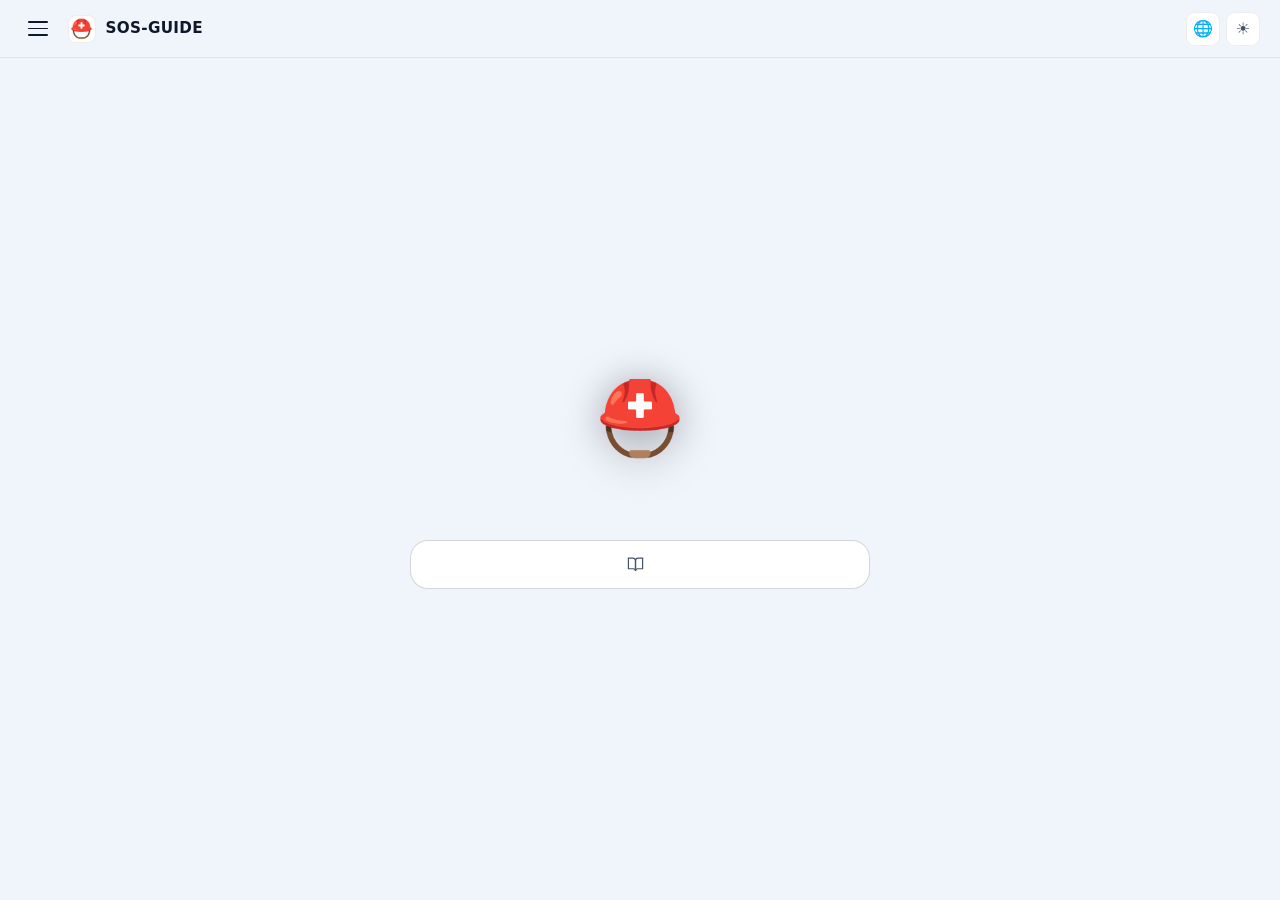
==== web/index.html @ 716dc2cd "Update index.html" ====
<!DOCTYPE html>
<html lang="fr" dir="ltr">
<head>
<meta charset="UTF-8">
<meta name="viewport" content="width=device-width, initial-scale=1.0, viewport-fit=cover">
<meta name="theme-color" content="#060a12">
<meta name="apple-mobile-web-app-capable" content="yes">
<meta name="apple-mobile-web-app-status-bar-style" content="black-translucent">
<title>SOS-GUIDE</title>
<link rel="icon" type="image/svg+xml" href="data:image/svg+xml,%3Csvg xmlns='http://www.w3.org/2000/svg' viewBox='0 0 100 100'%3E%3Ctext x='50%25' y='50%25' dominant-baseline='middle' text-anchor='middle' font-size='80'%3E⛑️%3C/text%3E%3C/svg%3E">
<style>
/* ─── TOKENS ──────────────────────────────────────────────────────── */
:root{
  --bg:#060a12;--bg1:#0c1120;--bg2:#111928;--card:#0f1826;--card-h:#162035;
  --border:rgba(255,255,255,.07);--border-h:rgba(255,255,255,.16);
  --text:#e8eef8;--sub:#6b7fa3;--muted:#2a3a54;
  --nav-h:58px;--r:14px;--r-lg:18px;
  --accent:#3b82f6;--green:#22c55e;--red:#ef4444;
}
body.light-mode{
  --bg:#f0f4fb;--bg1:#e8eef8;--bg2:#dde4f0;--card:#ffffff;--card-h:#eff6ff;
  --border:rgba(0,0,0,.07);--border-h:rgba(0,0,0,.16);
  --text:#0f172a;--sub:#475569;--muted:#94a3b8;
}
/* ─── RESET ───────────────────────────────────────────────────────── */
*,*::before,*::after{box-sizing:border-box;margin:0;padding:0}
html{scroll-behavior:smooth}
body{background:var(--bg);color:var(--text);font-family:system-ui,-apple-system,'Segoe UI',sans-serif;line-height:1.6;-webkit-font-smoothing:antialiased;min-height:100vh;min-height:100dvh;transition:background .3s,color .3s}
button{font-family:inherit;cursor:pointer;border:none;background:none}
a{color:inherit;text-decoration:none}
::-webkit-scrollbar{width:4px}
::-webkit-scrollbar-thumb{background:var(--bg2);border-radius:4px}
/* ─── BANNIÈRE MODE DÉGRADÉ (v2.4) ───────────────────────────────── */
#integrity-banner{display:none;position:fixed;top:0;left:0;right:0;z-index:9999;
  background:#7f1d1d;color:#fff;padding:.55rem 1rem;font-size:.78rem;
  text-align:center;line-height:1.5}
#integrity-banner.show{display:block}
/* ─── NAV ─────────────────────────────────────────────────────────── */
#nav{position:fixed;top:0;left:0;right:0;z-index:800;height:var(--nav-h);display:flex;align-items:center;background:rgba(6,10,18,.95);backdrop-filter:blur(20px);-webkit-backdrop-filter:blur(20px);border-bottom:1px solid var(--border);padding:0 1.25rem;gap:.75rem;transition:background .3s,border-color .3s}
body.light-mode #nav{background:rgba(240,244,251,.95)}
.nav-logo{flex:1;display:flex;align-items:center;gap:.6rem;font-weight:700;font-size:.95rem;letter-spacing:.02em;cursor:pointer;user-select:none}
.nav-logo-badge{width:28px;height:28px;background:var(--card);border-radius:8px;border:1px solid var(--border);display:flex;align-items:center;justify-content:center;font-size:1.15rem;flex-shrink:0}
.nav-right{display:flex;align-items:center;gap:.4rem}
.nav-btn{width:34px;height:34px;border-radius:9px;border:1px solid var(--border);background:var(--card);color:var(--sub);display:flex;align-items:center;justify-content:center;font-size:1rem;transition:all .15s}
.nav-btn:hover{background:var(--card-h);color:var(--text);border-color:var(--border-h)}
.nav-btn:active{transform:scale(.92)}
.hamburger{width:36px;height:36px;display:flex;flex-direction:column;justify-content:center;align-items:center;gap:5px;border-radius:9px;background:transparent;transition:background .15s}
.hamburger:hover{background:rgba(255,255,255,.07)}
body.light-mode .hamburger:hover{background:rgba(0,0,0,.06)}
.hamburger span{display:block;width:20px;height:1.5px;background:var(--text);border-radius:2px}
/* ─── DRAWER ──────────────────────────────────────────────────────── */
.drawer-overlay{position:fixed;inset:0;z-index:900;background:rgba(0,0,0,.65);backdrop-filter:blur(4px);visibility:hidden;opacity:0;transition:visibility .2s,opacity .2s}
.drawer-overlay.active{visibility:visible;opacity:1}
.drawer{position:fixed;top:0;left:0;width:280px;height:100%;background:var(--bg1);border-right:1px solid var(--border);transform:translateX(-100%);z-index:1000;display:flex;flex-direction:column;padding:1.25rem 1rem;transition:background .3s,border-color .3s,transform .25s cubic-bezier(.4,0,.2,1)}
.drawer-overlay.active .drawer{transform:translateX(0)}
.drawer-header{display:flex;justify-content:space-between;align-items:center;padding-bottom:1rem;margin-bottom:1rem;border-bottom:1px solid var(--border)}
.drawer-title{font-weight:700;font-size:.95rem}
.drawer-close{width:30px;height:30px;border-radius:8px;background:var(--bg2);color:var(--sub);font-size:1rem;display:flex;align-items:center;justify-content:center;cursor:pointer}
.drawer-close:hover{background:rgba(239,68,68,.15);color:var(--red)}
.drawer-nav{display:flex;flex-direction:column;gap:.5rem}
.drawer-nav a{display:block;padding:.7rem 1rem;border-radius:var(--r);background:var(--card);border:1px solid var(--border);font-weight:500;font-size:.9rem;color:var(--text);transition:all .15s}
.drawer-nav a:hover{background:var(--card-h);border-color:var(--border-h);color:var(--accent)}
.drawer-footer{margin-top:auto;padding-top:1.5rem;text-align:center;font-size:.7rem;color:var(--sub);border-top:1px solid var(--border)}
/* ─── LANG MODAL ──────────────────────────────────────────────────── */
.lang-modal-overlay{position:fixed;inset:0;z-index:10001;background:rgba(0,0,0,.8);backdrop-filter:blur(8px);display:flex;align-items:center;justify-content:center;visibility:hidden;opacity:0;transition:visibility .2s,opacity .2s;padding:1rem}
.lang-modal-overlay.active{visibility:visible;opacity:1}
.lang-modal-container{background:var(--bg1);border-radius:20px;width:100%;max-width:720px;max-height:82vh;overflow-y:auto;border:1px solid var(--border);box-shadow:0 32px 64px rgba(0,0,0,.6);animation:popIn .18s ease both}
.lang-modal-header{display:flex;justify-content:flex-end;align-items:center;padding:1.1rem 1.5rem;border-bottom:1px solid var(--border);position:sticky;top:0;background:var(--bg1)}
.lang-modal-close{width:30px;height:30px;border-radius:8px;background:var(--bg2);color:var(--sub);font-size:1rem;display:flex;align-items:center;justify-content:center;cursor:pointer}
.lang-modal-close:hover{background:rgba(239,68,68,.15);color:var(--red);transform:rotate(90deg)}
.lang-grid{display:grid;grid-template-columns:repeat(auto-fill,minmax(190px,1fr));gap:.6rem;padding:1.25rem}
.lang-card{background:var(--card);border:1px solid var(--border);border-radius:12px;padding:.65rem 1rem;display:flex;align-items:center;gap:.65rem;cursor:pointer;transition:all .15s}
.lang-card:hover{background:var(--card-h);border-color:var(--accent)}
.lang-card:active{transform:scale(.96)}
.lang-flag{font-size:1.5rem}
.lang-name{font-size:.9rem;font-weight:500;color:var(--text)}
/* ─── SPLASH ──────────────────────────────────────────────────────── */
#splashScreen{min-height:100vh;min-height:100dvh;display:flex;flex-direction:column;align-items:center;justify-content:center;padding:calc(var(--nav-h) + 2rem) 1.25rem 2.5rem}
#splashScreen.hide{display:none}
.splash-header{text-align:center;margin-bottom:2rem;width:100%;max-width:460px}
.splash-emoji{font-size:clamp(3rem,10vw,4.5rem);margin-bottom:1rem;display:block;filter:drop-shadow(0 4px 20px rgba(0,0,0,.35));animation:floatIn .5s cubic-bezier(.34,1.56,.64,1) both}
.splash-title{font-size:clamp(1.6rem,5vw,2.2rem);font-weight:800;letter-spacing:-.03em;line-height:1.15;color:var(--text);margin-bottom:.6rem;animation:slideUp .45s .1s ease both}
.splash-sub{font-size:.88rem;color:var(--sub);max-width:380px;margin:0 auto;line-height:1.6;animation:slideUp .45s .2s ease both}
.splash-sub strong{color:var(--text)}
.urgence-grid{display:grid;grid-template-columns:1fr 1fr;gap:.9rem;width:100%;max-width:500px;margin:0 auto 1rem;animation:slideUp .45s .3s ease both}
.urgence-card{position:relative;overflow:hidden;display:flex;flex-direction:row;align-items:center;gap:0.85rem;padding:1rem 1rem;border-radius:18px;min-height:95px;color:#fff;border:1px solid transparent;transition:transform .15s,box-shadow .15s;cursor:pointer}
.urgence-card::after{content:attr(data-num);position:absolute;right:-.05em;top:-.1em;font-size:4.8rem;font-weight:900;letter-spacing:-.04em;line-height:1;opacity:.13;pointer-events:none;color:#fff}
.urgence-card:active{transform:scale(.96)}
.urgence-phone-icon{flex-shrink:0;width:38px;height:38px;background:rgba(255,255,255,.2);border-radius:50%;display:flex;align-items:center;justify-content:center}
.urgence-phone-icon svg{width:19px;height:19px;stroke:#fff;fill:none;stroke-width:2}
.urgence-info{display:flex;flex-direction:column;gap:0.1rem}
.urgence-number{font-size:1.8rem;font-weight:900;letter-spacing:-.02em;line-height:1;color:#fff}
.urgence-name{font-size:.7rem;font-weight:700;color:rgba(255,255,255,.8);letter-spacing:.07em;text-transform:uppercase}
.uc-samu    {background:linear-gradient(135deg,#7f1d1d 0%,#991b1b 100%)}
.uc-police  {background:linear-gradient(135deg,#1e3a8a 0%,#1d4ed8 100%)}
.uc-pompiers{background:linear-gradient(135deg,#7c2d12 0%,#c2410c 100%)}
.uc-europe  {background:linear-gradient(135deg,#3730a3 0%,#5b21b6 100%)}
.uc-ssourd  {background:linear-gradient(135deg,#0f172a 0%,#1e293b 100%); grid-column: 1 / -1; max-width: none; width: 100%; margin: 0;}
.uc-local   {background:linear-gradient(135deg,#065f46 0%,#047857 100%); grid-column: span 2; max-width:300px; margin:0 auto; width:100%}
@media(min-width:500px){
  .uc-local { grid-column: span 2; justify-self: center; width: auto; min-width: 240px; }
}
@media(hover:hover){
  .urgence-card:hover{transform:translateY(-3px)}
  .uc-samu:hover{box-shadow:0 12px 36px rgba(239,68,68,.35)}
  .uc-police:hover{box-shadow:0 12px 36px rgba(59,130,246,.35)}
  .uc-pompiers:hover{box-shadow:0 12px 36px rgba(234,88,12,.35)}
  .uc-europe:hover{box-shadow:0 12px 36px rgba(124,58,237,.35)}
  .uc-ssourd:hover{box-shadow:0 12px 36px rgba(148,163,184,.35)}
  .uc-local:hover{box-shadow:0 12px 36px rgba(16,185,129,.35)}
}
.btn-enter{display:flex;align-items:center;justify-content:center;gap:.6rem;width:100%;max-width:460px;padding:.95rem 1.5rem;background:var(--card);border:1px solid var(--border-h);border-radius:var(--r-lg);font-weight:600;font-size:.92rem;color:var(--sub);cursor:pointer;transition:all .15s;animation:slideUp .45s .4s ease both}
.btn-enter svg{width:17px;height:17px;stroke:currentColor;fill:none;stroke-width:1.75}
.btn-enter:hover{background:var(--card-h);border-color:var(--accent);color:var(--accent)}
.btn-enter:hover svg{transform:translateX(3px)}
.btn-enter:active{transform:scale(.97)}
/* ─── MAIN ────────────────────────────────────────────────────────── */
#mainContent{display:none}
.main{padding-top:calc(var(--nav-h) + 2rem);padding-bottom:4rem;max-width:780px;margin:0 auto;padding-left:1.25rem;padding-right:1.25rem}
.main-welcome{background:var(--card);border:1px solid var(--border);border-radius:var(--r-lg);padding:2rem 1.5rem;text-align:center;margin-bottom:2rem}
.main-welcome h1{font-size:clamp(1.4rem,4vw,1.8rem);font-weight:800;margin-bottom:.6rem}
.main-welcome p{font-size:.9rem;color:var(--sub);line-height:1.7;max-width:500px;margin:0 auto}
.local-info{display:flex;flex-direction:column;gap:1rem;margin-top:1.5rem;padding-top:1rem;border-top:1px solid var(--border)}
.local-map-img{width:100%;max-width:100%;border-radius:12px;margin-top:.5rem;border:1px solid var(--border)}
.local-contacts{display:flex;flex-wrap:wrap;gap:.5rem;justify-content:center;margin-top:.5rem}
.section-title{margin:1rem 0 1rem 0;font-size:.85rem;font-weight:600;text-transform:uppercase;letter-spacing:.1em;color:var(--sub);border-left:3px solid var(--accent);padding-left:.8rem}
.grid-3,.grid-2,.grid-urgences,.grid-situations,.grid-assos{display:grid;gap:.9rem;margin-bottom:2rem}
.grid-3{grid-template-columns:repeat(3,1fr)}
.grid-2{grid-template-columns:repeat(2,1fr)}
.grid-urgences{grid-template-columns:repeat(auto-fill,minmax(280px,1fr))}
.grid-situations{grid-template-columns:repeat(2,1fr)}
.grid-assos{grid-template-columns:repeat(2,1fr)}
.card{position:relative;overflow:hidden;display:flex;flex-direction:column;align-items:flex-start;justify-content:flex-end;padding:1.2rem 1rem 1rem;border-radius:18px;min-height:115px;background:var(--card);border:1px solid var(--border);transition:transform .15s,background .2s,border-color .2s;cursor:pointer}
.card::after{content:attr(data-icon);position:absolute;right:.2rem;top:.05rem;font-size:4rem;font-weight:400;opacity:.12;pointer-events:none;line-height:1}
.card:hover{background:var(--card-h);border-color:var(--border-h);transform:translateY(-2px)}
.card:active{transform:scale(.96)}
.card-icon{font-size:1.8rem;margin-bottom:.4rem;position:relative;z-index:1}
.card-titre{font-weight:700;font-size:.95rem;margin-bottom:.15rem;position:relative;z-index:1;color:var(--text)}
.card-desc{font-size:.7rem;color:var(--sub);position:relative;z-index:1;line-height:1.3}
.card-emergency{color:#fff;border-color:transparent}
.card-emergency .card-titre,.card-emergency .card-desc{color:#fff}
.card-emergency::after{filter:brightness(0) invert(1)}
.card-bleu{background:linear-gradient(135deg,#0a2b5e,#1e3a8a)}
.card-rouge{background:linear-gradient(135deg,#7f1d1d,#b91c1c)}
.card-orange{background:linear-gradient(135deg,#7c2d12,#c2410c)}
.card-violet{background:linear-gradient(135deg,#3730a3,#5b21b6)}
.card-vert{background:linear-gradient(135deg,#065f46,#047857)}
.card-rose{background:linear-gradient(135deg,#881337,#e11d48)}
.card-cyan{background:linear-gradient(135deg,#0e7490,#06b6d4)}
.card-slate{background:linear-gradient(135deg,#1e293b,#334155)}
.card-blanc{background:linear-gradient(135deg,#f8fafc,#e2e8f0);color:#0f172a}
.card-blanc .card-titre,.card-blanc .card-desc{color:#0f172a;transition:color .15s}
.card-blanc:hover .card-titre,.card-blanc:hover .card-desc{color:#ffffff}
@media(max-width:600px){
  .grid-3,.grid-2,.grid-situations,.grid-assos{grid-template-columns:1fr}
  .grid-urgences{grid-template-columns:1fr}
}
/* ─── MODALS ──────────────────────────────────────────────────────── */
.modal-overlay,.tool-modal-overlay{position:fixed;inset:0;z-index:11000;background:rgba(0,0,0,.92);backdrop-filter:blur(12px);display:flex;align-items:center;justify-content:center;visibility:hidden;opacity:0;transition:visibility .2s,opacity .2s}
.modal-overlay.active,.tool-modal-overlay.active{visibility:visible;opacity:1}
.modal-container,.tool-modal-container{background:var(--bg1);border-radius:28px;width:90%;max-width:500px;border:1px solid var(--border);box-shadow:0 32px 64px rgba(0,0,0,.5);overflow:hidden;animation:popIn .2s ease}
.modal-header,.tool-modal-header{display:flex;justify-content:space-between;align-items:center;padding:1rem 1.5rem;border-bottom:1px solid var(--border);background:var(--bg1)}
.modal-header h3,.tool-modal-header h3{font-size:1.1rem;font-weight:700}
.modal-close,.tool-modal-close{width:32px;height:32px;border-radius:40px;background:var(--bg2);color:var(--sub);font-size:1.2rem;display:flex;align-items:center;justify-content:center;cursor:pointer}
.modal-close:hover,.tool-modal-close:hover{background:rgba(239,68,68,.2);color:var(--red);transform:rotate(90deg)}
.modal-body{padding:1.8rem 1.5rem;font-size:.95rem;line-height:1.6;color:var(--text)}
.modal-body ul{margin-left:1.5rem;margin-top:.5rem}
.modal-body li{margin:.5rem 0}
.modal-body strong{color:var(--accent)}
.phone-badge{display:inline-block;background:var(--accent);color:white;padding:.2rem .6rem;border-radius:40px;font-weight:600;font-size:.85rem;margin:0 .1rem;text-decoration:none;transition:background .15s}
.phone-badge:hover{background:var(--green);color:white}
.modal-body a:not(.phone-badge){color:var(--accent);text-decoration:underline}
.tool-modal-body{padding:2rem 1.5rem 1.8rem;display:flex;flex-direction:column;align-items:center;gap:1.5rem}
.tool-status{font-size:1.8rem;font-weight:800;color:var(--accent)}
.tool-button{background:var(--accent);color:white;border:none;padding:.8rem 2rem;border-radius:40px;font-weight:600;font-size:1rem;width:100%;max-width:220px;transition:transform .1s,background .2s}
.tool-button:active{transform:scale(.96)}
.tool-button.stop{background:var(--red)}
.fullscreen-tool{position:fixed;inset:0;z-index:11000;background:white;display:flex;flex-direction:column;align-items:center;justify-content:flex-end;padding:2rem;visibility:hidden;opacity:0;transition:visibility .1s,opacity .1s}
.fullscreen-tool.active{visibility:visible;opacity:1}
.fullscreen-btn{background:rgba(0,0,0,.7);backdrop-filter:blur(12px);color:white;border:none;padding:.8rem 2rem;border-radius:60px;font-weight:600;font-size:1rem;margin-bottom:3rem;cursor:pointer}
.fullscreen-btn:active{transform:scale(.96)}
.flash-white{background:#fff}
.flash-black{background:#000}
@keyframes popIn{from{transform:scale(.95);opacity:0}to{transform:scale(1);opacity:1}}
@keyframes floatIn{0%{opacity:0;transform:translateY(20px) scale(0.9)}100%{opacity:1;transform:translateY(0) scale(1)}}
@keyframes slideUp{0%{opacity:0;transform:translateY(20px)}100%{opacity:1;transform:translateY(0)}}
</style>
</head>
<body>

<!-- ─── BANNIÈRE MODE DÉGRADÉ v2.4 ──────────────────────────────────────── -->
<div id="integrity-banner">
  ⚠️ Système en mode dégradé — Contenu en lecture seule — Contactez l'administrateur
</div>

<nav id="nav"><button class="hamburger" id="hamburgerBtn"><span></span><span></span><span></span></button><div class="nav-logo" id="navLogo"><div class="nav-logo-badge">⛑️</div><strong id="appTitle">SOS-GUIDE</strong></div><div class="nav-right"><button class="nav-btn" id="langBtn">🌐</button><button class="nav-btn" id="themeToggle">🌙</button></div></nav>
<div id="drawerOverlay" class="drawer-overlay"><div class="drawer"><div class="drawer-header"><span class="drawer-title" id="drawerTitle">Navigation</span><button class="drawer-close" id="drawerCloseBtn">✕</button></div><nav class="drawer-nav" id="drawerNav"></nav><div class="drawer-footer" id="drawerFooter">SOS-GUIDE · version 1.0</div></div></div>
<div id="languageModal" class="lang-modal-overlay"><div class="lang-modal-container"><div class="lang-modal-header"><button class="lang-modal-close" id="closeModalBtn">✕</button></div><div class="lang-grid" id="flagGrid"></div></div></div>
<div id="splashScreen"><div class="splash-header"><span class="splash-emoji">⛑️</span><h1 class="splash-title"></h1><p class="splash-sub"></p></div><div class="urgence-grid" id="urgenceGrid"></div><button class="btn-enter" id="enterBtn"><svg viewBox="0 0 24 24"><path d="M2 3h6a4 4 0 0 1 4 4v14a3 3 0 0 0-3-3H2z"/><path d="M22 3h-6a4 4 0 0 0-4 4v14a3 3 0 0 1 3-3h7z"/></svg><span id="enterBtnText"></span></button></div>
<div id="mainContent"><div class="main"><div class="main-welcome"><h1 id="welcomeTitle"></h1><p id="welcomeText"></p><div id="localInfoContainer" class="local-info"></div></div><div id="principesSection"></div><div id="outilsSection"></div><div id="urgencesSection"></div><div id="situationsSection"></div><div id="assosSection"></div></div></div>
<!-- modales génériques -->
<div id="genericModal" class="modal-overlay"><div class="modal-container"><div class="modal-header"><h3 id="genericModalTitle"></h3><button class="modal-close" id="closeGenericModal">✕</button></div><div class="modal-body" id="genericModalBody"></div></div></div>
<!-- modales outils -->
<div id="metronomeModal" class="tool-modal-overlay"><div class="tool-modal-container"><div class="tool-modal-header"><h3 id="metroTitle">❤️ Métronome 110 BPM</h3><button class="tool-modal-close close-metronome">✕</button></div><div class="tool-modal-body"><div class="tool-status" id="metroBpmDisplay">110 BPM</div><button id="metroStartStop" class="tool-button"></button></div></div></div>
<div id="flashFullscreen" class="fullscreen-tool flash-white"><button id="flashStopBtn" class="fullscreen-btn"></button></div>
<div id="torcheFullscreen" class="fullscreen-tool"><button id="torcheStopBtn" class="fullscreen-btn"></button></div>
<div id="alerteModal" class="tool-modal-overlay"><div class="tool-modal-container"><div class="tool-modal-header"><h3 id="alerteTitle">🚨 Alerte sonore</h3><button class="tool-modal-close close-alerte">✕</button></div><div class="tool-modal-body"><div class="tool-status" id="sirenStatus"></div><button id="sirenStartStop" class="tool-button"></button></div></div></div>
<div id="respirationModal" class="tool-modal-overlay"><div class="tool-modal-container"><div class="tool-modal-header"><h3 id="respTitle">🌬️ Respiration guidée</h3><button class="tool-modal-close close-respiration">✕</button></div><div class="tool-modal-body" style="text-align:center"><div id="respirationGuide" style="font-size:1.4rem;margin-bottom:1rem"></div><div id="respirationTimer" style="font-size:2rem;font-weight:800">4</div><button id="respirationStartStop" class="tool-button"></button></div></div></div>
<div id="siffletModal" class="tool-modal-overlay"><div class="tool-modal-container"><div class="tool-modal-header"><h3 id="whistleTitle">🔊 Sifflet d'urgence</h3><button class="tool-modal-close close-sifflet">✕</button></div><div class="tool-modal-body"><div class="tool-status" id="whistleStatus"></div><button id="whistleStartStop" class="tool-button"></button></div></div></div>

<script>
// ======================= GESTION DES DONNÉES =======================
let langData = null;
let configData = null;
let currentLang = 'fr';
const languages = [
  {code:'fr',flag:'🇫🇷',label:'Français'},{code:'en',flag:'🇬🇧',label:'English'},
  {code:'es',flag:'🇪🇸',label:'Español'},{code:'de',flag:'🇩🇪',label:'Deutsch'},
  {code:'it',flag:'🇮🇹',label:'Italiano'},{code:'pt',flag:'🇵🇹',label:'Português'},
  {code:'nl',flag:'🇳🇱',label:'Nederlands'},{code:'pl',flag:'🇵🇱',label:'Polski'},
  {code:'ru',flag:'🇷🇺',label:'Русский'},{code:'ar',flag:'🇸🇦',label:'العربية'},
  {code:'zh',flag:'🇨🇳',label:'中文'},{code:'ja',flag:'🇯🇵',label:'日本語'},
  {code:'tr',flag:'🇹🇷',label:'Türkçe'},{code:'el',flag:'🇬🇷',label:'Ελληνικά'},
  {code:'sv',flag:'🇸🇪',label:'Svenska'},{code:'da',flag:'🇩🇰',label:'Dansk'},
  {code:'no',flag:'🇳🇴',label:'Norsk'},{code:'fi',flag:'🇫🇮',label:'Suomi'},
  {code:'cs',flag:'🇨🇿',label:'Čeština'},{code:'hu',flag:'🇭🇺',label:'Magyar'},
  {code:'ro',flag:'🇷🇴',label:'Română'},{code:'uk',flag:'🇺🇦',label:'Українська'},
  {code:'he',flag:'🇮🇱',label:'עברית'},{code:'th',flag:'🇹🇭',label:'ไทย'},
  {code:'vi',flag:'🇻🇳',label:'Tiếng Việt'},{code:'ko',flag:'🇰🇷',label:'한국어'},
  {code:'hi',flag:'🇮🇳',label:'हिन्दी'},{code:'rm',flag:'🇨🇭',label:'Rumantsch'}
];

// ── v2.4 : Chargement config + détection mode dégradé ─────────────────────────
async function loadConfig() {
  try {
    const res = await fetch('data/config.json');
    if (res.ok) configData = await res.json();
    else configData = { establishment: {} };
  } catch(e) {
    configData = { establishment: {} };
  }

  // v2.4 : vérifier si une alerte d'intégrité est active
  try {
    const alertRes = await fetch('INTEGRITY_ALERT.flag', { cache: 'no-store' });
    if (alertRes.ok) showIntegrityWarning();
  } catch(e) { /* pas d'alerte — normal */ }
}

// v2.4 : bannière mode dégradé
function showIntegrityWarning() {
  const banner = document.getElementById('integrity-banner');
  if (banner) banner.classList.add('show');
  // Décaler la nav pour laisser de la place à la bannière
  const bannerH = banner ? banner.offsetHeight : 32;
  const nav = document.getElementById('nav');
  if (nav) nav.style.top = bannerH + 'px';
}

async function loadLanguage(lang) {
  try {
    const res = await fetch(`data/${lang}.json`);
    if (!res.ok) throw new Error();
    langData = await res.json();
    currentLang = lang;
    localStorage.setItem('sos_lang', lang);
    if (configData) applyAll();
    else {
      await loadConfig();
      applyAll();
    }
  } catch(e) {
    if (lang !== 'fr') loadLanguage('fr');
    else console.error('Impossible de charger fr.json');
  }
}

function formatPhoneNumbersToBadges(html) {
  const div = document.createElement('div');
  div.innerHTML = html;
  const links = div.querySelectorAll('a[href^="tel:"]');
  links.forEach(link => {
    const badge = document.createElement('a');
    badge.href = link.href;
    badge.className = 'phone-badge';
    badge.textContent = link.textContent;
    link.parentNode.replaceChild(badge, link);
  });
  return div.innerHTML;
}

// ── v2.4 : buildUrgenceGrid — merge langue + override config.json ─────────────
function buildUrgenceGrid() {
  const grid = document.getElementById('urgenceGrid');
  grid.innerHTML = '';

  // Base depuis la langue chargée
  let urgences = [...(langData.urgences || [])];

  // Override depuis config.json si des numéros locaux sont définis
  const est = (configData && configData.establishment) || {};

  if (est.localSamuNumber && est.localSamuNumber.trim()) {
    const idx = urgences.findIndex(u => u.class === 'samu');
    if (idx >= 0) urgences[idx] = { ...urgences[idx], number: est.localSamuNumber.trim() };
  }
  if (est.localPompiersNumber && est.localPompiersNumber.trim()) {
    const idx = urgences.findIndex(u => u.class === 'pompiers');
    if (idx >= 0) urgences[idx] = { ...urgences[idx], number: est.localPompiersNumber.trim() };
  }
  if (est.localPoliceNumber && est.localPoliceNumber.trim()) {
    const idx = urgences.findIndex(u => u.class === 'police');
    if (idx >= 0) urgences[idx] = { ...urgences[idx], number: est.localPoliceNumber.trim() };
  }

  const phoneIcon = `<div class="urgence-phone-icon"><svg viewBox="0 0 24 24"><path d="M22 16.92v3a2 2 0 0 1-2.18 2 19.79 19.79 0 0 1-8.63-3.07A19.5 19.5 0 0 1 4.69 12 19.79 19.79 0 0 1 1.61 3.45A2 2 0 0 1 3.59 1h3a2 2 0 0 1 2 1.72c.128.96.347 1.902.7 2.81a2 2 0 0 1-.45 2.11L7.91 8.4a16 16 0 0 0 6 6l.92-.92a2 2 0 0 1 2.11-.45c.907.353 1.85.572 2.81.7A2 2 0 0 1 22 16z"/></svg></div>`;

  urgences.slice(0, 4).forEach(urg => {
    const a = document.createElement('a');
    a.href = `tel:${urg.number}`;
    a.className = `urgence-card uc-${urg.class}`;
    a.setAttribute('data-num', urg.number);
    a.innerHTML = `${phoneIcon}<div class="urgence-info"><div class="urgence-number">${urg.number}</div><div class="urgence-name">${urg.name}</div></div>`;
    grid.appendChild(a);
  });

  const fifth = urgences[4];
  if (fifth) {
    const a = document.createElement('a');
    a.href = `tel:${fifth.number}`;
    a.className = `urgence-card uc-${fifth.class}`;
    a.setAttribute('data-num', fifth.number);
    a.innerHTML = `${phoneIcon}<div class="urgence-info"><div class="urgence-number">${fifth.number}</div><div class="urgence-name">${fifth.name}</div></div>`;
    grid.appendChild(a);
  }
}

function applyAll() {
  if (!langData) return;

  if (langData.app?.title) document.getElementById('appTitle').textContent = langData.app.title;
  if (langData.drawer?.title) document.getElementById('drawerTitle').textContent = langData.drawer.title;
  if (langData.drawer?.footer) document.getElementById('drawerFooter').textContent = langData.drawer.footer;

  // Drawer
  const drawerNav = document.getElementById('drawerNav');
  drawerNav.innerHTML = '';
  langData.drawer.links.forEach(link => {
    const a = document.createElement('a');
    a.href = link.href;
    a.innerHTML = link.icon + ' ' + link.label;
    if (link.href.startsWith('#')) {
      a.addEventListener('click', (e) => {
        e.preventDefault(); closeDrawer();
        const target = document.querySelector(link.href);
        if (target) target.scrollIntoView({ behavior: 'smooth' });
      });
    } else {
      a.addEventListener('click', () => closeDrawer());
    }
    drawerNav.appendChild(a);
  });

  // Splash
  document.querySelector('.splash-title').textContent = langData.splash.title;
  document.querySelector('.splash-sub').innerHTML = langData.splash.subtitle;
  document.getElementById('enterBtnText').textContent = langData.splash.enterButton;

  // Welcome
  document.getElementById('welcomeTitle').textContent = langData.main.welcome.title;
  document.getElementById('welcomeText').textContent = langData.main.welcome.text;

  // Section locale
  const localContainer = document.getElementById('localInfoContainer');
  const est = configData?.establishment || {};
  const locStrings = langData.local || {};
  let localHtml = '';
  if (est.name && est.address) {
    localHtml += `<div style="text-align:left;margin-bottom:0.5rem"><strong>📍 ${est.name}</strong><br><span style="font-size:0.9rem;color:var(--sub)">${est.address}</span></div>`;
  } else if (est.name) {
    localHtml += `<div><strong>📍 ${est.name}</strong></div>`;
  }
  const contacts = [];
  if (est.localCrisisNumber)   contacts.push({ label: locStrings.crisis   || '📞 Crise',       number: est.localCrisisNumber });
  if (est.localSamuNumber)     contacts.push({ label: locStrings.samu     || '🚑 Ambulance',    number: est.localSamuNumber });
  if (est.localPompiersNumber) contacts.push({ label: locStrings.fire     || '🚒 Pompiers',     number: est.localPompiersNumber });
  if (est.localPoliceNumber)   contacts.push({ label: locStrings.police   || '🚔 Police',       number: est.localPoliceNumber });
  if (est.localMairieNumber)   contacts.push({ label: locStrings.townhall || '🏛️ Mairie',       number: est.localMairieNumber });
  if (est.localPrefecture)     contacts.push({ label: locStrings.prefecture|| '🏛️ Préfecture',  number: est.localPrefecture });
  if (est.localCroixRouge)     contacts.push({ label: locStrings.redcross || '🔴 Croix-Rouge',  number: est.localCroixRouge });
  if (est.localRadioFreq)      contacts.push({ label: locStrings.radio    || '📻 Radio',        number: est.localRadioFreq, isFreq: true });
  if (contacts.length > 0) {
    localHtml += `<div class="local-contacts">`;
    contacts.forEach(c => {
      if (c.isFreq) {
        localHtml += `<span class="phone-badge" style="background:var(--bg2);color:var(--text);pointer-events:none">${c.label}: ${c.number}</span>`;
      } else {
        localHtml += `<a href="tel:${c.number}" class="phone-badge">${c.label}: ${c.number}</a>`;
      }
    });
    localHtml += `</div>`;
  }
  if (configData?.reassurance?.message) {
    localHtml += `<div style="margin-top:0.75rem;padding:0.5rem;background:rgba(59,130,246,0.1);border-radius:12px;font-size:0.9rem;color:var(--accent)">🕊️ ${configData.reassurance.message}</div>`;
  }
  localHtml += `<img src="img/map_location.png" alt="Carte du lieu" class="local-map-img" loading="lazy" onerror="this.style.display='none'">`;
  if (est.localMeetingPoint)   localHtml += `<div style="margin-top:0.5rem;font-size:0.85rem"><span style="opacity:0.7">🚶 Point de rassemblement :</span> ${est.localMeetingPoint}</div>`;
  if (est.localEvacuationPlan) localHtml += `<div style="margin-top:0.25rem;font-size:0.85rem"><span style="opacity:0.7">🗺️ Plan d'évacuation :</span> ${est.localEvacuationPlan}</div>`;
  localContainer.innerHTML = localHtml;

  // v2.4 : urgence grid via buildUrgenceGrid (override depuis config.json)
  buildUrgenceGrid();

  // Sections principales
  document.getElementById('principesSection').innerHTML = `<div class="section-title" id="section-principes">${langData.sections.principes}</div><div class="grid-3" id="principesGrid"></div>`;
  const principesGrid = document.getElementById('principesGrid');
  principesGrid.innerHTML = '';
  langData.principes.forEach(p => {
    const card = document.createElement('div');
    card.className = `card ${p.colorClass}`;
    card.setAttribute('data-icon', p.icon);
    card.innerHTML = `<div class="card-icon">${p.icon}</div><div class="card-titre">${p.titre}</div><div class="card-desc">${p.desc}</div>`;
    card.addEventListener('click', () => openModal(p.titre, formatContent(p.contenu)));
    principesGrid.appendChild(card);
  });

  document.getElementById('outilsSection').innerHTML = `<div class="section-title" id="section-outils">${langData.sections.outils}</div><div class="grid-2" id="outilsGrid"></div>`;
  const outilsGrid = document.getElementById('outilsGrid');
  outilsGrid.innerHTML = '';
  langData.outils.forEach(outil => {
    const card = document.createElement('div');
    card.className = 'card';
    card.setAttribute('data-icon', outil.icon);
    card.innerHTML = `<div class="card-icon">${outil.icon}</div><div class="card-titre">${outil.titre}</div><div class="card-desc">${outil.desc}</div>`;
    card.addEventListener('click', () => { if (outil.action) window[outil.action](); });
    outilsGrid.appendChild(card);
  });

  document.getElementById('urgencesSection').innerHTML = `<div class="section-title" id="section-urgences">${langData.sections.urgencesMedicales}</div><div class="grid-urgences" id="urgencesGrid"></div>`;
  const urgencesGridEl = document.getElementById('urgencesGrid');
  urgencesGridEl.innerHTML = '';
  langData.urgences_medicales.forEach(urg => {
    const card = document.createElement('div');
    card.className = `card card-emergency ${urg.colorClass}`;
    card.setAttribute('data-icon', urg.icon);
    card.innerHTML = `<div class="card-icon">${urg.icon}</div><div class="card-titre">${urg.titre}</div><div class="card-desc">${urg.desc}</div>`;
    card.addEventListener('click', () => openModal(urg.titre, formatContent(urg.contenu)));
    urgencesGridEl.appendChild(card);
  });

  document.getElementById('situationsSection').innerHTML = `<div class="section-title" id="section-situations">${langData.sections.situationsCollectives}</div><div class="grid-situations" id="situationsGrid"></div>`;
  const situationsGridEl = document.getElementById('situationsGrid');
  situationsGridEl.innerHTML = '';
  langData.situations_collectives.forEach(sit => {
    const card = document.createElement('div');
    card.className = `card card-emergency ${sit.colorClass}`;
    card.setAttribute('data-icon', sit.icon);
    card.innerHTML = `<div class="card-icon">${sit.icon}</div><div class="card-titre">${sit.titre}</div><div class="card-desc">${sit.desc}</div>`;
    card.addEventListener('click', () => openModal(sit.titre, formatContent(sit.contenu)));
    situationsGridEl.appendChild(card);
  });

  document.getElementById('assosSection').innerHTML = `<div class="section-title" id="section-assos">${langData.sections.associations}</div><div class="grid-assos" id="assosGrid"></div>`;
  const assosGridEl = document.getElementById('assosGrid');
  assosGridEl.innerHTML = '';
  langData.associations.forEach(asso => {
    const card = document.createElement('div');
    card.className = `card card-emergency ${asso.colorClass}`;
    card.setAttribute('data-icon', asso.icon);
    card.innerHTML = `<div class="card-icon">${asso.icon}</div><div class="card-titre">${asso.titre}</div><div class="card-desc">${asso.numero}</div>`;
    card.addEventListener('click', () => openModal(asso.titre, formatContent(asso.contenu)));
    assosGridEl.appendChild(card);
  });

  // Traductions modales outils
  document.getElementById('metroTitle').innerHTML = langData.tools.metronome.title;
  document.getElementById('metroStartStop').textContent = langData.tools.metronome.start;
  document.getElementById('flashStopBtn').textContent = langData.tools.flash.stop;
  document.getElementById('torcheStopBtn').textContent = langData.tools.torch.stop;
  document.getElementById('alerteTitle').innerHTML = langData.tools.alarm.title;
  document.getElementById('sirenStartStop').textContent = langData.tools.alarm.start;
  document.getElementById('respTitle').innerHTML = langData.tools.respiration.title;
  document.getElementById('respirationStartStop').textContent = langData.tools.respiration.start;
  document.getElementById('whistleTitle').innerHTML = langData.tools.whistle.title;
  document.getElementById('whistleStartStop').textContent = langData.tools.whistle.start;
}

function formatContent(content) {
  if (typeof content === 'string') content = { steps: [content] };
  let html = '';
  if (content.warning) html += `<p style="background:rgba(239,68,68,.2);padding:.5rem;border-radius:12px">⚠️ ${content.warning}</p>`;
  if (content.steps && content.steps.length) {
    html += '<ul>';
    content.steps.forEach(step => html += `<li>${step}</li>`);
    html += '</ul>';
  }
  if (content.extra) html += `<p>${content.extra}</p>`;
  return formatPhoneNumbersToBadges(html);
}

// Modal générique
const genericModal = document.getElementById('genericModal');
const genericModalTitle = document.getElementById('genericModalTitle');
const genericModalBody = document.getElementById('genericModalBody');
document.getElementById('closeGenericModal').addEventListener('click', closeModal);
genericModal.addEventListener('click', e => { if (e.target === genericModal) closeModal(); });
function openModal(title, contentHtml) {
  genericModalTitle.innerHTML = title;
  genericModalBody.innerHTML = contentHtml;
  genericModal.classList.add('active');
  document.body.style.overflow = 'hidden';
}
function closeModal() {
  genericModal.classList.remove('active');
  document.body.style.overflow = '';
}

// ======================= OUTILS =======================
let audioCtx=null,metActive=false,timeoutId=null,nextBeepTime=0;
function getAudioCtx(){if(!audioCtx)audioCtx=new(window.AudioContext||window.webkitAudioContext)();return audioCtx;}
function playBeep(){const ctx=getAudioCtx();if(ctx.state==='suspended')ctx.resume();const osc=ctx.createOscillator();const gain=ctx.createGain();osc.connect(gain);gain.connect(ctx.destination);osc.frequency.value=880;gain.gain.value=0.15;osc.start();gain.gain.exponentialRampToValueAtTime(0.00001,ctx.currentTime+0.2);osc.stop(ctx.currentTime+0.2);}
function scheduleBeep(){if(!metActive)return;const ctx=getAudioCtx();const now=ctx.currentTime;nextBeepTime+=60/110;const delay=Math.max(0,nextBeepTime-now);timeoutId=setTimeout(()=>{playBeep();scheduleBeep();},delay*1000);}
function startMetro(){if(metActive)return;metActive=true;const ctx=getAudioCtx();ctx.resume();nextBeepTime=ctx.currentTime;scheduleBeep();const btn=document.getElementById('metroStartStop');if(langData)btn.textContent=langData.tools.metronome.stop;btn.classList.add('stop');}
function stopMetro(){metActive=false;if(timeoutId)clearTimeout(timeoutId);const btn=document.getElementById('metroStartStop');if(langData)btn.textContent=langData.tools.metronome.start;btn.classList.remove('stop');}
document.getElementById('metroStartStop').addEventListener('click',()=>{metActive?stopMetro():startMetro();});
document.querySelector('.close-metronome').addEventListener('click',()=>{document.getElementById('metronomeModal').classList.remove('active');document.body.style.overflow='';if(metActive)stopMetro();});
document.getElementById('metronomeModal').addEventListener('click',e=>{if(e.target===document.getElementById('metronomeModal')){document.getElementById('metronomeModal').classList.remove('active');document.body.style.overflow='';if(metActive)stopMetro();}});
let flashActive=false,flashStep=0;
function applyFlashColor(isWhite){document.getElementById('flashFullscreen').style.background=isWhite?'#fff':'#000';}
function runFlashStep(){if(!flashActive)return;const pattern=['short','short','short','long','long','long','short','short','short'];if(flashStep>=pattern.length){setTimeout(()=>{if(flashActive){flashStep=0;runFlashStep();}},1000);return;}const duration=pattern[flashStep]==='short'?200:600;applyFlashColor(true);setTimeout(()=>{if(flashActive)applyFlashColor(false);setTimeout(()=>{if(flashActive){flashStep++;runFlashStep();}},50);},duration);}
function startFlash(){if(flashActive)return;flashActive=true;flashStep=0;document.getElementById('flashFullscreen').classList.add('active');document.body.style.overflow='hidden';runFlashStep();}
function stopFlash(){flashActive=false;document.getElementById('flashFullscreen').classList.remove('active');document.body.style.overflow='';applyFlashColor(true);}
document.getElementById('flashStopBtn').addEventListener('click',stopFlash);
document.getElementById('flashFullscreen').addEventListener('click',e=>{if(e.target===document.getElementById('flashFullscreen'))stopFlash();});
function openTorche(){document.getElementById('torcheFullscreen').classList.add('active');document.body.style.overflow='hidden';}
function closeTorche(){document.getElementById('torcheFullscreen').classList.remove('active');document.body.style.overflow='';}
document.getElementById('torcheStopBtn').addEventListener('click',closeTorche);
document.getElementById('torcheFullscreen').addEventListener('click',e=>{if(e.target===document.getElementById('torcheFullscreen'))closeTorche();});
let sirenActive=false,sirenOsc=null,sirenGain=null;
function startSiren(){const ctx=getAudioCtx();ctx.resume();if(sirenOsc){sirenOsc.stop();sirenOsc.disconnect();}sirenOsc=ctx.createOscillator();sirenGain=ctx.createGain();sirenOsc.connect(sirenGain);sirenGain.connect(ctx.destination);sirenOsc.type='sine';sirenOsc.frequency.value=880;sirenGain.gain.value=0.25;sirenOsc.start();sirenActive=true;const s=document.getElementById('sirenStatus');const b=document.getElementById('sirenStartStop');if(langData){s.innerHTML=langData.tools.alarm.active;b.textContent=langData.tools.alarm.stop;}b.classList.add('stop');}
function stopSiren(){if(sirenOsc){sirenOsc.stop();sirenOsc.disconnect();sirenOsc=null;}if(sirenGain){sirenGain.disconnect();sirenGain=null;}sirenActive=false;const s=document.getElementById('sirenStatus');const b=document.getElementById('sirenStartStop');if(langData){s.innerHTML=langData.tools.alarm.inactive;b.textContent=langData.tools.alarm.start;}b.classList.remove('stop');}
document.getElementById('sirenStartStop').addEventListener('click',()=>{sirenActive?stopSiren():startSiren();});
document.querySelector('.close-alerte').addEventListener('click',()=>{document.getElementById('alerteModal').classList.remove('active');document.body.style.overflow='';if(sirenActive)stopSiren();});
document.getElementById('alerteModal').addEventListener('click',e=>{if(e.target===document.getElementById('alerteModal')){document.getElementById('alerteModal').classList.remove('active');document.body.style.overflow='';if(sirenActive)stopSiren();}});
let respActive=false,respInterval=null,respPhase='inspire',respCount=4;
function updateRespirationUI(){const inspireText=langData?langData.tools.respiration.inhale:'Inspirez';const expireText=langData?langData.tools.respiration.exhale:'Expirez';document.getElementById('respirationGuide').textContent=respPhase==='inspire'?`🌬️ ${inspireText}`:`🌬️ ${expireText}`;document.getElementById('respirationTimer').textContent=respCount;}
function respirationCycle(){if(!respActive)return;if(respCount===1){respPhase=respPhase==='inspire'?'expire':'inspire';respCount=4;updateRespirationUI();}else{respCount--;updateRespirationUI();}}
function startRespiration(){if(respActive)return;respActive=true;respPhase='inspire';respCount=4;updateRespirationUI();if(respInterval)clearInterval(respInterval);respInterval=setInterval(respirationCycle,1000);const btn=document.getElementById('respirationStartStop');if(langData)btn.textContent=langData.tools.respiration.stop;}
function stopRespiration(){respActive=false;if(respInterval)clearInterval(respInterval);respInterval=null;const btn=document.getElementById('respirationStartStop');if(langData)btn.textContent=langData.tools.respiration.start;}
document.getElementById('respirationStartStop').addEventListener('click',()=>{respActive?stopRespiration():startRespiration();});
document.querySelector('.close-respiration').addEventListener('click',()=>{document.getElementById('respirationModal').classList.remove('active');document.body.style.overflow='';if(respActive)stopRespiration();});
document.getElementById('respirationModal').addEventListener('click',e=>{if(e.target===document.getElementById('respirationModal')){document.getElementById('respirationModal').classList.remove('active');document.body.style.overflow='';if(respActive)stopRespiration();}});
let whistleActive=false;
function playWhistle(){const ctx=getAudioCtx();if(ctx.state==='suspended')ctx.resume();const osc=ctx.createOscillator();const gain=ctx.createGain();osc.connect(gain);gain.connect(ctx.destination);osc.type='triangle';osc.frequency.value=2500;gain.gain.value=0.2;osc.start();gain.gain.exponentialRampToValueAtTime(0.00001,ctx.currentTime+0.8);osc.stop(ctx.currentTime+0.8);}
function startWhistle(){if(whistleActive)return;whistleActive=true;let count=0;function playSequence(){if(!whistleActive)return;playWhistle();count++;if(count<3)setTimeout(playSequence,400);else{whistleActive=false;const s=document.getElementById('whistleStatus');const b=document.getElementById('whistleStartStop');if(langData){s.innerHTML=langData.tools.whistle.inactive;b.textContent=langData.tools.whistle.start;}}}playSequence();const s=document.getElementById('whistleStatus');const b=document.getElementById('whistleStartStop');if(langData){s.innerHTML=langData.tools.whistle.active;b.textContent=langData.tools.whistle.stop;}}
function stopWhistle(){whistleActive=false;const s=document.getElementById('whistleStatus');const b=document.getElementById('whistleStartStop');if(langData){s.innerHTML=langData.tools.whistle.inactive;b.textContent=langData.tools.whistle.start;}}
document.getElementById('whistleStartStop').addEventListener('click',()=>{whistleActive?stopWhistle():startWhistle();});
document.querySelector('.close-sifflet').addEventListener('click',()=>{document.getElementById('siffletModal').classList.remove('active');document.body.style.overflow='';if(whistleActive)stopWhistle();});
document.getElementById('siffletModal').addEventListener('click',e=>{if(e.target===document.getElementById('siffletModal')){document.getElementById('siffletModal').classList.remove('active');document.body.style.overflow='';if(whistleActive)stopWhistle();}});

window.openMetronome=()=>{document.getElementById('metronomeModal').classList.add('active');document.body.style.overflow='hidden';if(audioCtx&&audioCtx.state==='suspended')audioCtx.resume();};
window.openFlashSOS=startFlash;
window.openTorche=openTorche;
window.openAlerte=()=>{document.getElementById('alerteModal').classList.add('active');document.body.style.overflow='hidden';if(audioCtx&&audioCtx.state==='suspended')audioCtx.resume();};
window.openRespiration=()=>{document.getElementById('respirationModal').classList.add('active');document.body.style.overflow='hidden';};
window.openSifflet=()=>{document.getElementById('siffletModal').classList.add('active');document.body.style.overflow='hidden';};

// ======================= NAVIGATION, THEME, DRAWER, LANGUE =======================
const themeToggle=document.getElementById('themeToggle');
const THEME_KEY='sos_guide_theme';
function setTheme(isLight){document.body.classList.toggle('light-mode',isLight);themeToggle.textContent=isLight?'☀️':'🌙';localStorage.setItem(THEME_KEY,isLight?'light':'dark');}
let sv='dark';try{sv=localStorage.getItem(THEME_KEY)||(window.matchMedia('(prefers-color-scheme: dark)').matches?'dark':'light');}catch(e){}
setTheme(sv==='light');
themeToggle.addEventListener('click',()=>setTheme(!document.body.classList.contains('light-mode')));

const splashScreen=document.getElementById('splashScreen'),mainContent=document.getElementById('mainContent');
function goToSplash(){splashScreen.classList.remove('hide');mainContent.style.display='none';window.scrollTo(0,0);}
function goToMain(){splashScreen.classList.add('hide');mainContent.style.display='block';}
document.getElementById('enterBtn').addEventListener('click',goToMain);
document.getElementById('navLogo').addEventListener('click',goToSplash);

const hamburgerBtn=document.getElementById('hamburgerBtn'),drawerOverlay=document.getElementById('drawerOverlay'),drawerCloseBtn=document.getElementById('drawerCloseBtn');
function openDrawer(){drawerOverlay.classList.add('active');document.body.style.overflow='hidden';}
function closeDrawer(){drawerOverlay.classList.remove('active');document.body.style.overflow='';}
hamburgerBtn.addEventListener('click',openDrawer);drawerCloseBtn.addEventListener('click',closeDrawer);
drawerOverlay.addEventListener('click',e=>{if(e.target===drawerOverlay)closeDrawer();});

const langBtn=document.getElementById('langBtn'),modalLang=document.getElementById('languageModal'),closeModalBtn=document.getElementById('closeModalBtn');
function openModalLang(){modalLang.classList.add('active');document.body.style.overflow='hidden';buildFlagGrid();}
function closeModalLang(){modalLang.classList.remove('active');document.body.style.overflow='';}
langBtn.addEventListener('click',openModalLang);closeModalBtn.addEventListener('click',closeModalLang);
modalLang.addEventListener('click',e=>{if(e.target===modalLang)closeModalLang();});

function buildFlagGrid(){
  const flagGrid=document.getElementById('flagGrid');
  flagGrid.innerHTML='';
  languages.forEach(lang=>{
    const card=document.createElement('div');
    card.className='lang-card';
    card.innerHTML=`<div class="lang-flag">${lang.flag}</div><div class="lang-name">${lang.label}</div>`;
    card.addEventListener('click',()=>{loadLanguage(lang.code);closeModalLang();});
    flagGrid.appendChild(card);
  });
}

// Chargement initial
const savedLang=localStorage.getItem('sos_lang')||'fr';
loadConfig().then(()=>loadLanguage(savedLang));
</script>
</body>
</html>
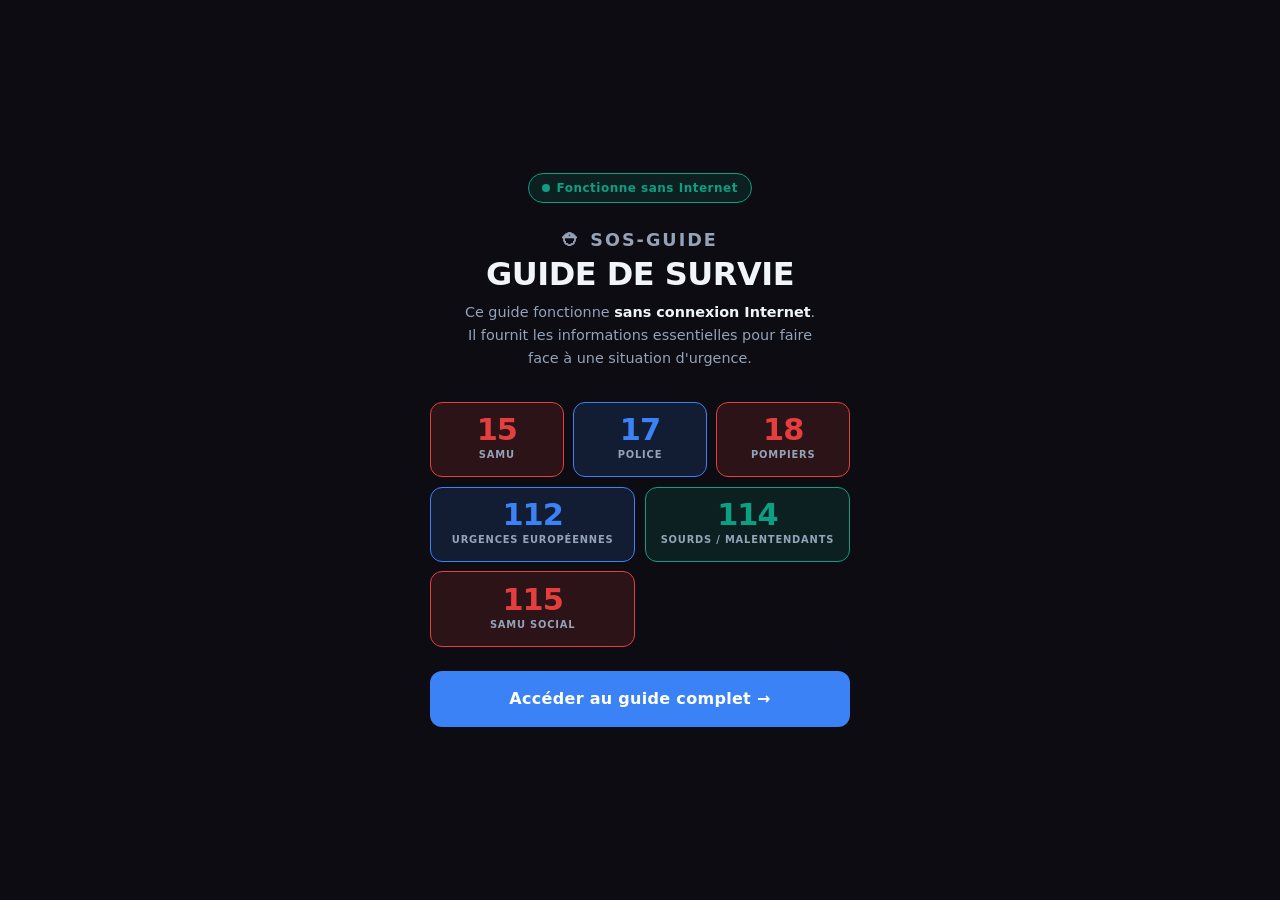
==== commit d08d95d5: "feat(index.html): portail captif v2.5 - dark mode, PAS, outils, LoRa alerts, ARIA" ====
--- a/web/index.html
+++ b/web/index.html
@@ -2,610 +2,1371 @@
 <html lang="fr" dir="ltr">
 <head>
 <meta charset="UTF-8">
-<meta name="viewport" content="width=device-width, initial-scale=1.0, viewport-fit=cover">
-<meta name="theme-color" content="#060a12">
-<meta name="apple-mobile-web-app-capable" content="yes">
-<meta name="apple-mobile-web-app-status-bar-style" content="black-translucent">
+<meta name="viewport" content="width=device-width,initial-scale=1,maximum-scale=5">
+<meta name="color-scheme" content="dark">
+<meta name="theme-color" content="#0c0c12">
+<meta name="description" content="Guide de survie d'urgence — fonctionne sans Internet">
+<meta http-equiv="Content-Security-Policy" content="default-src 'self';script-src 'self' 'unsafe-inline';style-src 'self' 'unsafe-inline';img-src 'self' data:;connect-src 'self'">
 <title>SOS-GUIDE</title>
-<link rel="icon" type="image/svg+xml" href="data:image/svg+xml,%3Csvg xmlns='http://www.w3.org/2000/svg' viewBox='0 0 100 100'%3E%3Ctext x='50%25' y='50%25' dominant-baseline='middle' text-anchor='middle' font-size='80'%3E⛑️%3C/text%3E%3C/svg%3E">
 <style>
-/* ─── TOKENS ──────────────────────────────────────────────────────── */
+/* ═══════════════════════════════════════════════════════════════
+   VARIABLES & RESET
+═══════════════════════════════════════════════════════════════ */
+*,*::before,*::after{box-sizing:border-box;margin:0;padding:0}
+html{scroll-behavior:smooth;-webkit-text-size-adjust:100%}
+body{background:#0c0c12;color:#f1f5f9;font-family:-apple-system,BlinkMacSystemFont,'Segoe UI',system-ui,sans-serif;font-size:16px;line-height:1.5;min-height:100vh;overflow-x:hidden}
 :root{
-  --bg:#060a12;--bg1:#0c1120;--bg2:#111928;--card:#0f1826;--card-h:#162035;
-  --border:rgba(255,255,255,.07);--border-h:rgba(255,255,255,.16);
-  --text:#e8eef8;--sub:#6b7fa3;--muted:#2a3a54;
-  --nav-h:58px;--r:14px;--r-lg:18px;
-  --accent:#3b82f6;--green:#22c55e;--red:#ef4444;
-}
-body.light-mode{
-  --bg:#f0f4fb;--bg1:#e8eef8;--bg2:#dde4f0;--card:#ffffff;--card-h:#eff6ff;
-  --border:rgba(0,0,0,.07);--border-h:rgba(0,0,0,.16);
-  --text:#0f172a;--sub:#475569;--muted:#94a3b8;
-}
-/* ─── RESET ───────────────────────────────────────────────────────── */
-*,*::before,*::after{box-sizing:border-box;margin:0;padding:0}
-html{scroll-behavior:smooth}
-body{background:var(--bg);color:var(--text);font-family:system-ui,-apple-system,'Segoe UI',sans-serif;line-height:1.6;-webkit-font-smoothing:antialiased;min-height:100vh;min-height:100dvh;transition:background .3s,color .3s}
-button{font-family:inherit;cursor:pointer;border:none;background:none}
+  --bg:#0c0c12;--s1:#161621;--s2:#1e1e2d;--s3:#262639;
+  --border:rgba(255,255,255,.07);--border2:rgba(255,255,255,.14);
+  --text:#f1f5f9;--text2:#94a3b8;--text3:#64748b;
+  --red:#e53e3e;--red-d:rgba(229,62,62,.15);
+  --orange:#e07b0a;--orange-d:rgba(224,123,10,.14);
+  --blue:#3b82f6;--blue-d:rgba(59,130,246,.14);
+  --teal:#0e9e82;--teal-d:rgba(14,158,130,.14);
+  --violet:#7c3aed;--violet-d:rgba(124,58,237,.14);
+  --cyan:#0891b2;--cyan-d:rgba(8,145,178,.14);
+  --slate:#475569;--slate-d:rgba(71,85,105,.14);
+  --rose:#db2777;--rose-d:rgba(219,39,119,.14);
+  --r:12px;--rs:8px;--t:180ms ease
+}
+@media(prefers-reduced-motion:reduce){*{animation-duration:.01ms!important;transition-duration:.01ms!important}}
+
+/* ═══════════════════════════════════════════════════════════════
+   LAYOUT HELPERS
+═══════════════════════════════════════════════════════════════ */
+.hidden{display:none!important}
 a{color:inherit;text-decoration:none}
-::-webkit-scrollbar{width:4px}
-::-webkit-scrollbar-thumb{background:var(--bg2);border-radius:4px}
-/* ─── BANNIÈRE MODE DÉGRADÉ (v2.4) ───────────────────────────────── */
-#integrity-banner{display:none;position:fixed;top:0;left:0;right:0;z-index:9999;
-  background:#7f1d1d;color:#fff;padding:.55rem 1rem;font-size:.78rem;
-  text-align:center;line-height:1.5}
-#integrity-banner.show{display:block}
-/* ─── NAV ─────────────────────────────────────────────────────────── */
-#nav{position:fixed;top:0;left:0;right:0;z-index:800;height:var(--nav-h);display:flex;align-items:center;background:rgba(6,10,18,.95);backdrop-filter:blur(20px);-webkit-backdrop-filter:blur(20px);border-bottom:1px solid var(--border);padding:0 1.25rem;gap:.75rem;transition:background .3s,border-color .3s}
-body.light-mode #nav{background:rgba(240,244,251,.95)}
-.nav-logo{flex:1;display:flex;align-items:center;gap:.6rem;font-weight:700;font-size:.95rem;letter-spacing:.02em;cursor:pointer;user-select:none}
-.nav-logo-badge{width:28px;height:28px;background:var(--card);border-radius:8px;border:1px solid var(--border);display:flex;align-items:center;justify-content:center;font-size:1.15rem;flex-shrink:0}
-.nav-right{display:flex;align-items:center;gap:.4rem}
-.nav-btn{width:34px;height:34px;border-radius:9px;border:1px solid var(--border);background:var(--card);color:var(--sub);display:flex;align-items:center;justify-content:center;font-size:1rem;transition:all .15s}
-.nav-btn:hover{background:var(--card-h);color:var(--text);border-color:var(--border-h)}
-.nav-btn:active{transform:scale(.92)}
-.hamburger{width:36px;height:36px;display:flex;flex-direction:column;justify-content:center;align-items:center;gap:5px;border-radius:9px;background:transparent;transition:background .15s}
-.hamburger:hover{background:rgba(255,255,255,.07)}
-body.light-mode .hamburger:hover{background:rgba(0,0,0,.06)}
-.hamburger span{display:block;width:20px;height:1.5px;background:var(--text);border-radius:2px}
-/* ─── DRAWER ──────────────────────────────────────────────────────── */
-.drawer-overlay{position:fixed;inset:0;z-index:900;background:rgba(0,0,0,.65);backdrop-filter:blur(4px);visibility:hidden;opacity:0;transition:visibility .2s,opacity .2s}
-.drawer-overlay.active{visibility:visible;opacity:1}
-.drawer{position:fixed;top:0;left:0;width:280px;height:100%;background:var(--bg1);border-right:1px solid var(--border);transform:translateX(-100%);z-index:1000;display:flex;flex-direction:column;padding:1.25rem 1rem;transition:background .3s,border-color .3s,transform .25s cubic-bezier(.4,0,.2,1)}
-.drawer-overlay.active .drawer{transform:translateX(0)}
-.drawer-header{display:flex;justify-content:space-between;align-items:center;padding-bottom:1rem;margin-bottom:1rem;border-bottom:1px solid var(--border)}
-.drawer-title{font-weight:700;font-size:.95rem}
-.drawer-close{width:30px;height:30px;border-radius:8px;background:var(--bg2);color:var(--sub);font-size:1rem;display:flex;align-items:center;justify-content:center;cursor:pointer}
-.drawer-close:hover{background:rgba(239,68,68,.15);color:var(--red)}
-.drawer-nav{display:flex;flex-direction:column;gap:.5rem}
-.drawer-nav a{display:block;padding:.7rem 1rem;border-radius:var(--r);background:var(--card);border:1px solid var(--border);font-weight:500;font-size:.9rem;color:var(--text);transition:all .15s}
-.drawer-nav a:hover{background:var(--card-h);border-color:var(--border-h);color:var(--accent)}
-.drawer-footer{margin-top:auto;padding-top:1.5rem;text-align:center;font-size:.7rem;color:var(--sub);border-top:1px solid var(--border)}
-/* ─── LANG MODAL ──────────────────────────────────────────────────── */
-.lang-modal-overlay{position:fixed;inset:0;z-index:10001;background:rgba(0,0,0,.8);backdrop-filter:blur(8px);display:flex;align-items:center;justify-content:center;visibility:hidden;opacity:0;transition:visibility .2s,opacity .2s;padding:1rem}
-.lang-modal-overlay.active{visibility:visible;opacity:1}
-.lang-modal-container{background:var(--bg1);border-radius:20px;width:100%;max-width:720px;max-height:82vh;overflow-y:auto;border:1px solid var(--border);box-shadow:0 32px 64px rgba(0,0,0,.6);animation:popIn .18s ease both}
-.lang-modal-header{display:flex;justify-content:flex-end;align-items:center;padding:1.1rem 1.5rem;border-bottom:1px solid var(--border);position:sticky;top:0;background:var(--bg1)}
-.lang-modal-close{width:30px;height:30px;border-radius:8px;background:var(--bg2);color:var(--sub);font-size:1rem;display:flex;align-items:center;justify-content:center;cursor:pointer}
-.lang-modal-close:hover{background:rgba(239,68,68,.15);color:var(--red);transform:rotate(90deg)}
-.lang-grid{display:grid;grid-template-columns:repeat(auto-fill,minmax(190px,1fr));gap:.6rem;padding:1.25rem}
-.lang-card{background:var(--card);border:1px solid var(--border);border-radius:12px;padding:.65rem 1rem;display:flex;align-items:center;gap:.65rem;cursor:pointer;transition:all .15s}
-.lang-card:hover{background:var(--card-h);border-color:var(--accent)}
-.lang-card:active{transform:scale(.96)}
-.lang-flag{font-size:1.5rem}
-.lang-name{font-size:.9rem;font-weight:500;color:var(--text)}
-/* ─── SPLASH ──────────────────────────────────────────────────────── */
-#splashScreen{min-height:100vh;min-height:100dvh;display:flex;flex-direction:column;align-items:center;justify-content:center;padding:calc(var(--nav-h) + 2rem) 1.25rem 2.5rem}
-#splashScreen.hide{display:none}
-.splash-header{text-align:center;margin-bottom:2rem;width:100%;max-width:460px}
-.splash-emoji{font-size:clamp(3rem,10vw,4.5rem);margin-bottom:1rem;display:block;filter:drop-shadow(0 4px 20px rgba(0,0,0,.35));animation:floatIn .5s cubic-bezier(.34,1.56,.64,1) both}
-.splash-title{font-size:clamp(1.6rem,5vw,2.2rem);font-weight:800;letter-spacing:-.03em;line-height:1.15;color:var(--text);margin-bottom:.6rem;animation:slideUp .45s .1s ease both}
-.splash-sub{font-size:.88rem;color:var(--sub);max-width:380px;margin:0 auto;line-height:1.6;animation:slideUp .45s .2s ease both}
-.splash-sub strong{color:var(--text)}
-.urgence-grid{display:grid;grid-template-columns:1fr 1fr;gap:.9rem;width:100%;max-width:500px;margin:0 auto 1rem;animation:slideUp .45s .3s ease both}
-.urgence-card{position:relative;overflow:hidden;display:flex;flex-direction:row;align-items:center;gap:0.85rem;padding:1rem 1rem;border-radius:18px;min-height:95px;color:#fff;border:1px solid transparent;transition:transform .15s,box-shadow .15s;cursor:pointer}
-.urgence-card::after{content:attr(data-num);position:absolute;right:-.05em;top:-.1em;font-size:4.8rem;font-weight:900;letter-spacing:-.04em;line-height:1;opacity:.13;pointer-events:none;color:#fff}
-.urgence-card:active{transform:scale(.96)}
-.urgence-phone-icon{flex-shrink:0;width:38px;height:38px;background:rgba(255,255,255,.2);border-radius:50%;display:flex;align-items:center;justify-content:center}
-.urgence-phone-icon svg{width:19px;height:19px;stroke:#fff;fill:none;stroke-width:2}
-.urgence-info{display:flex;flex-direction:column;gap:0.1rem}
-.urgence-number{font-size:1.8rem;font-weight:900;letter-spacing:-.02em;line-height:1;color:#fff}
-.urgence-name{font-size:.7rem;font-weight:700;color:rgba(255,255,255,.8);letter-spacing:.07em;text-transform:uppercase}
-.uc-samu    {background:linear-gradient(135deg,#7f1d1d 0%,#991b1b 100%)}
-.uc-police  {background:linear-gradient(135deg,#1e3a8a 0%,#1d4ed8 100%)}
-.uc-pompiers{background:linear-gradient(135deg,#7c2d12 0%,#c2410c 100%)}
-.uc-europe  {background:linear-gradient(135deg,#3730a3 0%,#5b21b6 100%)}
-.uc-ssourd  {background:linear-gradient(135deg,#0f172a 0%,#1e293b 100%); grid-column: 1 / -1; max-width: none; width: 100%; margin: 0;}
-.uc-local   {background:linear-gradient(135deg,#065f46 0%,#047857 100%); grid-column: span 2; max-width:300px; margin:0 auto; width:100%}
-@media(min-width:500px){
-  .uc-local { grid-column: span 2; justify-self: center; width: auto; min-width: 240px; }
-}
-@media(hover:hover){
-  .urgence-card:hover{transform:translateY(-3px)}
-  .uc-samu:hover{box-shadow:0 12px 36px rgba(239,68,68,.35)}
-  .uc-police:hover{box-shadow:0 12px 36px rgba(59,130,246,.35)}
-  .uc-pompiers:hover{box-shadow:0 12px 36px rgba(234,88,12,.35)}
-  .uc-europe:hover{box-shadow:0 12px 36px rgba(124,58,237,.35)}
-  .uc-ssourd:hover{box-shadow:0 12px 36px rgba(148,163,184,.35)}
-  .uc-local:hover{box-shadow:0 12px 36px rgba(16,185,129,.35)}
-}
-.btn-enter{display:flex;align-items:center;justify-content:center;gap:.6rem;width:100%;max-width:460px;padding:.95rem 1.5rem;background:var(--card);border:1px solid var(--border-h);border-radius:var(--r-lg);font-weight:600;font-size:.92rem;color:var(--sub);cursor:pointer;transition:all .15s;animation:slideUp .45s .4s ease both}
-.btn-enter svg{width:17px;height:17px;stroke:currentColor;fill:none;stroke-width:1.75}
-.btn-enter:hover{background:var(--card-h);border-color:var(--accent);color:var(--accent)}
-.btn-enter:hover svg{transform:translateX(3px)}
-.btn-enter:active{transform:scale(.97)}
-/* ─── MAIN ────────────────────────────────────────────────────────── */
-#mainContent{display:none}
-.main{padding-top:calc(var(--nav-h) + 2rem);padding-bottom:4rem;max-width:780px;margin:0 auto;padding-left:1.25rem;padding-right:1.25rem}
-.main-welcome{background:var(--card);border:1px solid var(--border);border-radius:var(--r-lg);padding:2rem 1.5rem;text-align:center;margin-bottom:2rem}
-.main-welcome h1{font-size:clamp(1.4rem,4vw,1.8rem);font-weight:800;margin-bottom:.6rem}
-.main-welcome p{font-size:.9rem;color:var(--sub);line-height:1.7;max-width:500px;margin:0 auto}
-.local-info{display:flex;flex-direction:column;gap:1rem;margin-top:1.5rem;padding-top:1rem;border-top:1px solid var(--border)}
-.local-map-img{width:100%;max-width:100%;border-radius:12px;margin-top:.5rem;border:1px solid var(--border)}
-.local-contacts{display:flex;flex-wrap:wrap;gap:.5rem;justify-content:center;margin-top:.5rem}
-.section-title{margin:1rem 0 1rem 0;font-size:.85rem;font-weight:600;text-transform:uppercase;letter-spacing:.1em;color:var(--sub);border-left:3px solid var(--accent);padding-left:.8rem}
-.grid-3,.grid-2,.grid-urgences,.grid-situations,.grid-assos{display:grid;gap:.9rem;margin-bottom:2rem}
-.grid-3{grid-template-columns:repeat(3,1fr)}
-.grid-2{grid-template-columns:repeat(2,1fr)}
-.grid-urgences{grid-template-columns:repeat(auto-fill,minmax(280px,1fr))}
-.grid-situations{grid-template-columns:repeat(2,1fr)}
-.grid-assos{grid-template-columns:repeat(2,1fr)}
-.card{position:relative;overflow:hidden;display:flex;flex-direction:column;align-items:flex-start;justify-content:flex-end;padding:1.2rem 1rem 1rem;border-radius:18px;min-height:115px;background:var(--card);border:1px solid var(--border);transition:transform .15s,background .2s,border-color .2s;cursor:pointer}
-.card::after{content:attr(data-icon);position:absolute;right:.2rem;top:.05rem;font-size:4rem;font-weight:400;opacity:.12;pointer-events:none;line-height:1}
-.card:hover{background:var(--card-h);border-color:var(--border-h);transform:translateY(-2px)}
-.card:active{transform:scale(.96)}
-.card-icon{font-size:1.8rem;margin-bottom:.4rem;position:relative;z-index:1}
-.card-titre{font-weight:700;font-size:.95rem;margin-bottom:.15rem;position:relative;z-index:1;color:var(--text)}
-.card-desc{font-size:.7rem;color:var(--sub);position:relative;z-index:1;line-height:1.3}
-.card-emergency{color:#fff;border-color:transparent}
-.card-emergency .card-titre,.card-emergency .card-desc{color:#fff}
-.card-emergency::after{filter:brightness(0) invert(1)}
-.card-bleu{background:linear-gradient(135deg,#0a2b5e,#1e3a8a)}
-.card-rouge{background:linear-gradient(135deg,#7f1d1d,#b91c1c)}
-.card-orange{background:linear-gradient(135deg,#7c2d12,#c2410c)}
-.card-violet{background:linear-gradient(135deg,#3730a3,#5b21b6)}
-.card-vert{background:linear-gradient(135deg,#065f46,#047857)}
-.card-rose{background:linear-gradient(135deg,#881337,#e11d48)}
-.card-cyan{background:linear-gradient(135deg,#0e7490,#06b6d4)}
-.card-slate{background:linear-gradient(135deg,#1e293b,#334155)}
-.card-blanc{background:linear-gradient(135deg,#f8fafc,#e2e8f0);color:#0f172a}
-.card-blanc .card-titre,.card-blanc .card-desc{color:#0f172a;transition:color .15s}
-.card-blanc:hover .card-titre,.card-blanc:hover .card-desc{color:#ffffff}
-@media(max-width:600px){
-  .grid-3,.grid-2,.grid-situations,.grid-assos{grid-template-columns:1fr}
-  .grid-urgences{grid-template-columns:1fr}
-}
-/* ─── MODALS ──────────────────────────────────────────────────────── */
-.modal-overlay,.tool-modal-overlay{position:fixed;inset:0;z-index:11000;background:rgba(0,0,0,.92);backdrop-filter:blur(12px);display:flex;align-items:center;justify-content:center;visibility:hidden;opacity:0;transition:visibility .2s,opacity .2s}
-.modal-overlay.active,.tool-modal-overlay.active{visibility:visible;opacity:1}
-.modal-container,.tool-modal-container{background:var(--bg1);border-radius:28px;width:90%;max-width:500px;border:1px solid var(--border);box-shadow:0 32px 64px rgba(0,0,0,.5);overflow:hidden;animation:popIn .2s ease}
-.modal-header,.tool-modal-header{display:flex;justify-content:space-between;align-items:center;padding:1rem 1.5rem;border-bottom:1px solid var(--border);background:var(--bg1)}
-.modal-header h3,.tool-modal-header h3{font-size:1.1rem;font-weight:700}
-.modal-close,.tool-modal-close{width:32px;height:32px;border-radius:40px;background:var(--bg2);color:var(--sub);font-size:1.2rem;display:flex;align-items:center;justify-content:center;cursor:pointer}
-.modal-close:hover,.tool-modal-close:hover{background:rgba(239,68,68,.2);color:var(--red);transform:rotate(90deg)}
-.modal-body{padding:1.8rem 1.5rem;font-size:.95rem;line-height:1.6;color:var(--text)}
-.modal-body ul{margin-left:1.5rem;margin-top:.5rem}
-.modal-body li{margin:.5rem 0}
-.modal-body strong{color:var(--accent)}
-.phone-badge{display:inline-block;background:var(--accent);color:white;padding:.2rem .6rem;border-radius:40px;font-weight:600;font-size:.85rem;margin:0 .1rem;text-decoration:none;transition:background .15s}
-.phone-badge:hover{background:var(--green);color:white}
-.modal-body a:not(.phone-badge){color:var(--accent);text-decoration:underline}
-.tool-modal-body{padding:2rem 1.5rem 1.8rem;display:flex;flex-direction:column;align-items:center;gap:1.5rem}
-.tool-status{font-size:1.8rem;font-weight:800;color:var(--accent)}
-.tool-button{background:var(--accent);color:white;border:none;padding:.8rem 2rem;border-radius:40px;font-weight:600;font-size:1rem;width:100%;max-width:220px;transition:transform .1s,background .2s}
-.tool-button:active{transform:scale(.96)}
-.tool-button.stop{background:var(--red)}
-.fullscreen-tool{position:fixed;inset:0;z-index:11000;background:white;display:flex;flex-direction:column;align-items:center;justify-content:flex-end;padding:2rem;visibility:hidden;opacity:0;transition:visibility .1s,opacity .1s}
-.fullscreen-tool.active{visibility:visible;opacity:1}
-.fullscreen-btn{background:rgba(0,0,0,.7);backdrop-filter:blur(12px);color:white;border:none;padding:.8rem 2rem;border-radius:60px;font-weight:600;font-size:1rem;margin-bottom:3rem;cursor:pointer}
-.fullscreen-btn:active{transform:scale(.96)}
-.flash-white{background:#fff}
-.flash-black{background:#000}
-@keyframes popIn{from{transform:scale(.95);opacity:0}to{transform:scale(1);opacity:1}}
-@keyframes floatIn{0%{opacity:0;transform:translateY(20px) scale(0.9)}100%{opacity:1;transform:translateY(0) scale(1)}}
-@keyframes slideUp{0%{opacity:0;transform:translateY(20px)}100%{opacity:1;transform:translateY(0)}}
+button{cursor:pointer;border:none;background:none;font:inherit;color:inherit}
+img{max-width:100%;display:block}
+
+/* ═══════════════════════════════════════════════════════════════
+   BANNIÈRES SYSTÈME (mode dégradé + alerte LoRa)
+═══════════════════════════════════════════════════════════════ */
+#degradedBanner{
+  display:none;background:var(--orange-d);border-bottom:1px solid var(--orange);
+  padding:.6rem 1rem;text-align:center;font-size:.85rem;color:var(--orange)
+}
+#loraBanner{
+  display:none;position:sticky;top:0;z-index:100;
+  background:var(--red-d);border-bottom:2px solid var(--red);
+  padding:.75rem 1rem;
+}
+#loraBannerInner{max-width:640px;margin:0 auto;display:flex;align-items:center;gap:.75rem;flex-wrap:wrap}
+#loraBannerIcon{font-size:1.4rem;flex-shrink:0}
+#loraBannerText{flex:1;font-size:.9rem;font-weight:600;color:var(--text)}
+#loraBannerTime{font-size:.75rem;color:var(--text2)}
+.lora-pulse{animation:pulse 1.2s ease-in-out infinite}
+@keyframes pulse{0%,100%{opacity:1}50%{opacity:.4}}
+
+/* ═══════════════════════════════════════════════════════════════
+   SPLASH SCREEN — écran d'accueil urgence
+═══════════════════════════════════════════════════════════════ */
+#splashScreen{
+  min-height:100vh;display:flex;flex-direction:column;
+  align-items:center;justify-content:center;padding:1.5rem;
+  background:var(--bg);
+}
+.splash-badge{
+  display:inline-flex;align-items:center;gap:.4rem;
+  background:var(--teal-d);border:1px solid var(--teal);
+  color:var(--teal);font-size:.75rem;font-weight:600;
+  padding:.3rem .8rem;border-radius:20px;margin-bottom:1.5rem;letter-spacing:.5px
+}
+.splash-logo{font-size:1.1rem;font-weight:700;letter-spacing:2px;color:var(--text2);margin-bottom:.25rem}
+.splash-title{font-size:2rem;font-weight:800;letter-spacing:-.5px;text-align:center;margin-bottom:.5rem;line-height:1.1}
+.splash-sub{font-size:.9rem;color:var(--text2);text-align:center;max-width:360px;margin-bottom:2rem;line-height:1.6}
+.splash-sub strong{color:var(--text);font-weight:600}
+
+/* Numéros d'urgence splash — PRIORITÉ ABSOLUE */
+.splash-numbers{
+  display:grid;grid-template-columns:repeat(3,1fr);gap:.6rem;
+  width:100%;max-width:420px;margin-bottom:.6rem
+}
+.splash-numbers-wide{
+  display:grid;grid-template-columns:repeat(2,1fr);gap:.6rem;
+  width:100%;max-width:420px;margin-bottom:1.5rem
+}
+.num-btn{
+  display:flex;flex-direction:column;align-items:center;justify-content:center;
+  padding:.8rem .4rem;border-radius:var(--r);border:1px solid var(--border2);
+  background:var(--s2);text-decoration:none;
+  transition:transform var(--t),background var(--t);
+  -webkit-tap-highlight-color:transparent;min-height:72px
+}
+.num-btn:active,.num-btn:focus{transform:scale(.97);outline:2px solid var(--blue);outline-offset:2px}
+.num-btn.samu,.num-btn.pompiers{background:var(--red-d);border-color:var(--red)}
+.num-btn.police{background:var(--blue-d);border-color:var(--blue)}
+.num-btn.europe{background:var(--blue-d);border-color:var(--blue)}
+.num-btn.ssourd{background:var(--teal-d);border-color:var(--teal)}
+.num-digit{font-size:1.9rem;font-weight:900;line-height:1;letter-spacing:-1px}
+.num-label{font-size:.62rem;font-weight:700;letter-spacing:.8px;color:var(--text2);margin-top:.15rem;text-align:center}
+.num-btn.samu .num-digit,.num-btn.pompiers .num-digit{color:var(--red)}
+.num-btn.police .num-digit,.num-btn.europe .num-digit{color:var(--blue)}
+.num-btn.ssourd .num-digit{color:var(--teal)}
+
+.splash-enter{
+  display:flex;align-items:center;justify-content:center;gap:.5rem;
+  background:var(--blue);color:#fff;font-size:1rem;font-weight:700;
+  padding:1rem 2.5rem;border-radius:var(--r);width:100%;max-width:420px;
+  transition:background var(--t);letter-spacing:.3px;
+}
+.splash-enter:hover,.splash-enter:focus{background:#2563eb;outline:none}
+.splash-enter:active{transform:scale(.98)}
+
+/* ═══════════════════════════════════════════════════════════════
+   TOPBAR — barre supérieure en mode guide
+═══════════════════════════════════════════════════════════════ */
+#topBar{
+  position:sticky;top:0;z-index:50;
+  background:rgba(12,12,18,.95);backdrop-filter:blur(10px);
+  border-bottom:1px solid var(--border);
+  display:flex;align-items:center;padding:.6rem 1rem;gap:.75rem
+}
+#topBarLoc{flex:1;font-size:.85rem;font-weight:600;white-space:nowrap;overflow:hidden;text-overflow:ellipsis}
+#topBarLoc span{font-size:.75rem;color:var(--text2);display:block;font-weight:400}
+#drawerBtn{padding:.4rem;border-radius:var(--rs);border:1px solid var(--border2);background:var(--s2);font-size:1.2rem;flex-shrink:0}
+select#langSelect{
+  background:var(--s2);color:var(--text);border:1px solid var(--border2);
+  border-radius:var(--rs);padding:.35rem .5rem;font-size:.8rem;
+  cursor:pointer;max-width:80px
+}
+
+/* ═══════════════════════════════════════════════════════════════
+   STRIP URGENCES — toujours visible sous la topbar
+═══════════════════════════════════════════════════════════════ */
+#urgenceStrip{
+  background:var(--s1);border-bottom:1px solid var(--border);
+  padding:.5rem 1rem;overflow-x:auto;-webkit-overflow-scrolling:touch;
+  scrollbar-width:none
+}
+#urgenceStrip::-webkit-scrollbar{display:none}
+.ustrip-inner{display:flex;gap:.5rem;width:max-content}
+.ustrip-btn{
+  display:flex;align-items:center;gap:.4rem;
+  padding:.45rem .9rem;border-radius:20px;border:1px solid var(--border2);
+  background:var(--s2);white-space:nowrap;font-size:.85rem;font-weight:700;
+  text-decoration:none;transition:background var(--t)
+}
+.ustrip-btn.samu,.ustrip-btn.pompiers{color:var(--red);border-color:var(--red);background:var(--red-d)}
+.ustrip-btn.police{color:var(--blue);border-color:var(--blue);background:var(--blue-d)}
+.ustrip-btn.europe{color:var(--blue);border-color:var(--blue);background:var(--blue-d)}
+.ustrip-btn.ssourd{color:var(--teal);border-color:var(--teal);background:var(--teal-d)}
+.ustrip-btn.samu .ustrip-num,.ustrip-btn.pompiers .ustrip-num{color:var(--red)}
+.ustrip-btn.police .ustrip-num,.ustrip-btn.europe .ustrip-num{color:var(--blue)}
+.ustrip-num{font-size:1.1rem;font-weight:900}
+
+/* ═══════════════════════════════════════════════════════════════
+   MAIN CONTENT — sections
+═══════════════════════════════════════════════════════════════ */
+#mainContent{max-width:640px;margin:0 auto;padding:1rem}
+.section-label{
+  font-size:.7rem;font-weight:700;letter-spacing:1.5px;color:var(--text3);
+  text-transform:uppercase;padding:.25rem 0;margin-bottom:.6rem;
+  border-bottom:1px solid var(--border)
+}
+
+/* ═══════════════════════════════════════════════════════════════
+   SECTION LOCAL — lieu et message de réassurance
+═══════════════════════════════════════════════════════════════ */
+#localSection{
+  background:var(--s1);border:1px solid var(--border2);border-radius:var(--r);
+  padding:1rem;margin-bottom:1rem
+}
+#localName{font-size:1rem;font-weight:700;margin-bottom:.25rem}
+#localAddress{font-size:.8rem;color:var(--text2);margin-bottom:.75rem}
+.local-contacts{display:grid;grid-template-columns:1fr 1fr;gap:.4rem;margin-bottom:.75rem}
+.local-contact-btn{
+  display:flex;align-items:center;gap:.4rem;
+  background:var(--s2);border:1px solid var(--border);border-radius:var(--rs);
+  padding:.5rem .75rem;font-size:.8rem;font-weight:600;text-decoration:none;
+  transition:background var(--t)
+}
+.local-contact-btn:active{background:var(--s3)}
+#reassuranceMsg{
+  background:var(--blue-d);border:1px solid var(--blue);border-radius:var(--rs);
+  padding:.6rem .8rem;font-size:.85rem;line-height:1.5;color:var(--text)
+}
+#meetingPoint{font-size:.8rem;color:var(--text2);margin-top:.5rem;padding-top:.5rem;border-top:1px solid var(--border)}
+
+/* ═══════════════════════════════════════════════════════════════
+   CARTES (système commun)
+═══════════════════════════════════════════════════════════════ */
+.card{
+  background:var(--s1);border:1px solid var(--border);border-radius:var(--r);
+  padding:.85rem 1rem;cursor:pointer;transition:background var(--t),transform var(--t);
+  -webkit-tap-highlight-color:transparent;position:relative;overflow:hidden
+}
+.card:active{background:var(--s2);transform:scale(.99)}
+.card:focus{outline:2px solid var(--blue);outline-offset:2px}
+.card-icon{font-size:1.6rem;margin-bottom:.35rem;line-height:1}
+.card-titre{font-size:.9rem;font-weight:700;margin-bottom:.2rem;line-height:1.3}
+.card-desc{font-size:.75rem;color:var(--text2);line-height:1.4}
+
+/* Accent coloré selon urgence */
+.card::before{content:'';position:absolute;left:0;top:0;bottom:0;width:3px;border-radius:3px 0 0 3px}
+.card-rouge::before{background:var(--red)}
+.card-orange::before{background:var(--orange)}
+.card-bleu::before{background:var(--blue)}
+.card-teal::before{background:var(--teal)}
+.card-violet::before{background:var(--violet)}
+.card-cyan::before{background:var(--cyan)}
+.card-slate::before{background:var(--slate)}
+.card-rose::before{background:var(--rose)}
+.card-blanc::before{background:var(--text2)}
+
+.card-rouge{background:var(--red-d);border-color:rgba(229,62,62,.25)}
+.card-orange{background:var(--orange-d);border-color:rgba(224,123,10,.25)}
+.card-bleu{background:var(--blue-d);border-color:rgba(59,130,246,.25)}
+.card-violet{background:var(--violet-d);border-color:rgba(124,58,237,.25)}
+.card-cyan{background:var(--cyan-d);border-color:rgba(8,145,178,.25)}
+.card-rose{background:var(--rose-d);border-color:rgba(219,39,119,.25)}
+
+/* ═══════════════════════════════════════════════════════════════
+   GRILLES DE CARTES
+═══════════════════════════════════════════════════════════════ */
+.grid-3{display:grid;grid-template-columns:repeat(3,1fr);gap:.6rem;margin-bottom:1.25rem}
+.grid-2{display:grid;grid-template-columns:1fr 1fr;gap:.6rem;margin-bottom:1.25rem}
+.grid-1{display:grid;grid-template-columns:1fr;gap:.6rem;margin-bottom:1.25rem}
+@media(max-width:360px){.grid-3{grid-template-columns:1fr 1fr}}
+
+/* ═══════════════════════════════════════════════════════════════
+   SECTION OUTILS — bandeau horizontal scrollable
+═══════════════════════════════════════════════════════════════ */
+#outilsScroll{
+  overflow-x:auto;-webkit-overflow-scrolling:touch;
+  scrollbar-width:none;margin:0 -1rem;padding:0 1rem;margin-bottom:1.25rem
+}
+#outilsScroll::-webkit-scrollbar{display:none}
+.outils-row{display:flex;gap:.6rem;width:max-content}
+.outil-btn{
+  display:flex;flex-direction:column;align-items:center;gap:.3rem;
+  background:var(--s1);border:1px solid var(--border2);border-radius:var(--r);
+  padding:.75rem .8rem;cursor:pointer;min-width:80px;max-width:90px;
+  transition:background var(--t);-webkit-tap-highlight-color:transparent
+}
+.outil-btn:active{background:var(--s3)}
+.outil-btn.active{background:var(--blue-d);border-color:var(--blue)}
+.outil-icon{font-size:1.5rem;line-height:1}
+.outil-label{font-size:.65rem;font-weight:600;text-align:center;line-height:1.2;color:var(--text2)}
+
+/* ═══════════════════════════════════════════════════════════════
+   MODALES
+═══════════════════════════════════════════════════════════════ */
+.modal-overlay{
+  position:fixed;inset:0;z-index:200;background:rgba(0,0,0,.7);
+  display:flex;align-items:flex-end;justify-content:center;
+  padding:.75rem;opacity:0;pointer-events:none;transition:opacity var(--t)
+}
+.modal-overlay.open{opacity:1;pointer-events:all}
+.modal-sheet{
+  background:var(--s2);border:1px solid var(--border2);border-radius:var(--r) var(--r) var(--rs) var(--rs);
+  width:100%;max-width:520px;max-height:88vh;overflow-y:auto;
+  transform:translateY(24px);transition:transform var(--t);
+}
+.modal-overlay.open .modal-sheet{transform:translateY(0)}
+.modal-header{
+  display:flex;align-items:center;gap:.75rem;padding:1rem 1rem .75rem;
+  border-bottom:1px solid var(--border);position:sticky;top:0;
+  background:var(--s2);z-index:1
+}
+.modal-title{font-size:1.05rem;font-weight:700;flex:1;line-height:1.3}
+.modal-close{
+  background:var(--s3);border:1px solid var(--border2);border-radius:var(--rs);
+  padding:.4rem .6rem;font-size:1rem;flex-shrink:0
+}
+.modal-body{padding:1rem}
+.modal-body ul{list-style:none;display:flex;flex-direction:column;gap:.65rem}
+.modal-body ul li{
+  background:var(--s3);border-radius:var(--rs);padding:.75rem 1rem;
+  font-size:.9rem;line-height:1.65;border-left:3px solid var(--border2);
+  counter-increment:step
+}
+.modal-body ul li::before{
+  content:counter(step);display:inline-flex;align-items:center;justify-content:center;
+  width:1.3rem;height:1.3rem;background:var(--blue);color:#fff;
+  border-radius:50%;font-size:.7rem;font-weight:800;margin-right:.6rem;
+  flex-shrink:0;vertical-align:middle
+}
+.modal-body ul{counter-reset:step}
+
+/* ═══════════════════════════════════════════════════════════════
+   OUTIL — MÉTRONOME
+═══════════════════════════════════════════════════════════════ */
+.metro-display{
+  text-align:center;padding:1.5rem 1rem;background:var(--s1);
+  border-radius:var(--r);margin-bottom:1rem
+}
+.metro-bpm-label{font-size:.7rem;color:var(--text3);letter-spacing:1px;text-transform:uppercase;margin-bottom:.25rem}
+.metro-bpm{font-size:3.5rem;font-weight:900;color:var(--red);line-height:1}
+.metro-unit{font-size:.9rem;color:var(--text2);margin-bottom:.5rem}
+.metro-depth{font-size:.8rem;color:var(--text2)}
+.metro-heart{
+  font-size:2.5rem;display:block;transition:transform .1s;margin:1rem auto .5rem;
+}
+.metro-heart.beat{transform:scale(1.3)}
+.metro-controls{display:flex;gap:.6rem}
+.metro-controls button,.tool-btn-main{
+  flex:1;padding:.85rem;border-radius:var(--r);font-size:.95rem;font-weight:700;
+  border:1px solid var(--border2);background:var(--s3);transition:background var(--t)
+}
+.metro-controls button.active,.tool-btn-main.active{background:var(--red);color:#fff;border-color:var(--red)}
+.bpm-slider{width:100%;margin:.75rem 0;accent-color:var(--red)}
+
+/* ═══════════════════════════════════════════════════════════════
+   OUTIL — MINUTERIE
+═══════════════════════════════════════════════════════════════ */
+.timer-display{
+  text-align:center;font-size:3.5rem;font-weight:900;
+  padding:1.5rem 1rem;background:var(--s1);border-radius:var(--r);margin-bottom:1rem;
+  font-variant-numeric:tabular-nums;letter-spacing:2px
+}
+.timer-display.done{color:var(--red)}
+.timer-presets{display:grid;grid-template-columns:1fr 1fr;gap:.5rem;margin-bottom:.75rem}
+.timer-preset{
+  background:var(--s2);border:1px solid var(--border2);border-radius:var(--rs);
+  padding:.6rem .5rem;font-size:.8rem;font-weight:600;text-align:center;line-height:1.3
+}
+.timer-preset:active{background:var(--s3)}
+
+/* ═══════════════════════════════════════════════════════════════
+   OUTIL — FLASH SOS / TORCHE
+═══════════════════════════════════════════════════════════════ */
+#flashOverlay,#torchOverlay{
+  position:fixed;inset:0;z-index:500;display:none;
+  flex-direction:column;align-items:center;justify-content:center;gap:2rem;
+  background:#000
+}
+#flashOverlay.active,#torchOverlay.active{display:flex}
+#torchOverlay{background:#fff}
+#torchOverlay button{background:#000;color:#fff}
+.flash-stop-btn,.torch-stop-btn{
+  background:rgba(0,0,0,.7);color:#fff;border:2px solid #fff;border-radius:var(--r);
+  padding:1rem 2.5rem;font-size:1.1rem;font-weight:700
+}
+#torchOverlay .torch-stop-btn{background:rgba(255,255,255,.7);color:#000;border-color:#000}
+
+/* ═══════════════════════════════════════════════════════════════
+   OUTIL — RESPIRATION GUIDÉE
+═══════════════════════════════════════════════════════════════ */
+.resp-circle-container{display:flex;justify-content:center;padding:1.5rem 0}
+.resp-circle{
+  width:120px;height:120px;border-radius:50%;
+  background:var(--blue-d);border:2px solid var(--blue);
+  display:flex;align-items:center;justify-content:center;
+  font-size:.95rem;font-weight:700;color:var(--blue);
+  transition:transform 4s ease-in-out
+}
+.resp-circle.inhale{transform:scale(1.6)}
+.resp-circle.exhale{transform:scale(1)}
+
+/* ═══════════════════════════════════════════════════════════════
+   FOOTER
+═══════════════════════════════════════════════════════════════ */
+footer{
+  text-align:center;padding:2rem 1rem;color:var(--text3);font-size:.75rem;
+  border-top:1px solid var(--border);margin-top:1rem
+}
+footer a{color:var(--text3);text-decoration:underline}
+
+/* ═══════════════════════════════════════════════════════════════
+   DRAWER NAVIGATION
+═══════════════════════════════════════════════════════════════ */
+#drawerOverlay{
+  position:fixed;inset:0;z-index:300;background:rgba(0,0,0,.6);
+  opacity:0;pointer-events:none;transition:opacity var(--t)
+}
+#drawerOverlay.open{opacity:1;pointer-events:all}
+#drawer{
+  position:fixed;top:0;right:0;bottom:0;z-index:301;
+  background:var(--s2);border-left:1px solid var(--border2);
+  width:min(280px,85vw);transform:translateX(100%);
+  transition:transform var(--t);overflow-y:auto;padding:1.5rem 1rem
+}
+#drawer.open{transform:translateX(0)}
+.drawer-header{display:flex;align-items:center;justify-content:space-between;margin-bottom:1.25rem}
+.drawer-title{font-size:.85rem;font-weight:700;letter-spacing:1px;color:var(--text2);text-transform:uppercase}
+#drawerClose{background:var(--s3);border:1px solid var(--border);border-radius:var(--rs);padding:.4rem .6rem;font-size:.9rem}
+.drawer-links{display:flex;flex-direction:column;gap:.4rem}
+.drawer-link{
+  display:flex;align-items:center;gap:.75rem;padding:.7rem .9rem;
+  border-radius:var(--rs);font-size:.9rem;font-weight:500;
+  transition:background var(--t)
+}
+.drawer-link:hover,.drawer-link:active{background:var(--s3)}
+.drawer-footer{margin-top:2rem;font-size:.75rem;color:var(--text3);text-align:center}
+
+/* ═══════════════════════════════════════════════════════════════
+   SECTION LORA ALERTES (portail)
+═══════════════════════════════════════════════════════════════ */
+#loraSection{display:none;margin-bottom:1.25rem}
+.lora-alert-card{
+  background:var(--red-d);border:1px solid rgba(229,62,62,.3);border-radius:var(--r);
+  padding:.85rem 1rem;margin-bottom:.5rem;
+  border-left:3px solid var(--red)
+}
+.lora-alert-type{font-size:.9rem;font-weight:700;margin-bottom:.2rem}
+.lora-alert-meta{font-size:.75rem;color:var(--text2)}
+.lora-alert-msg{font-size:.85rem;margin-top:.35rem;line-height:1.5}
+
+/* ═══════════════════════════════════════════════════════════════
+   ACCESSIBILITÉ
+═══════════════════════════════════════════════════════════════ */
+.sr-only{position:absolute;width:1px;height:1px;padding:0;margin:-1px;overflow:hidden;clip:rect(0,0,0,0);white-space:nowrap;border:0}
+:focus-visible{outline:2px solid var(--blue);outline-offset:2px}
 </style>
 </head>
 <body>
 
-<!-- ─── BANNIÈRE MODE DÉGRADÉ v2.4 ──────────────────────────────────────── -->
-<div id="integrity-banner">
-  ⚠️ Système en mode dégradé — Contenu en lecture seule — Contactez l'administrateur
+<!-- ── Mode dégradé ──────────────────────────────────────── -->
+<div id="degradedBanner" role="alert" aria-live="polite">
+  ⚠️ Système en mode dégradé — contenu HTML disponible, fonctions PHP limitées.
 </div>
 
-<nav id="nav"><button class="hamburger" id="hamburgerBtn"><span></span><span></span><span></span></button><div class="nav-logo" id="navLogo"><div class="nav-logo-badge">⛑️</div><strong id="appTitle">SOS-GUIDE</strong></div><div class="nav-right"><button class="nav-btn" id="langBtn">🌐</button><button class="nav-btn" id="themeToggle">🌙</button></div></nav>
-<div id="drawerOverlay" class="drawer-overlay"><div class="drawer"><div class="drawer-header"><span class="drawer-title" id="drawerTitle">Navigation</span><button class="drawer-close" id="drawerCloseBtn">✕</button></div><nav class="drawer-nav" id="drawerNav"></nav><div class="drawer-footer" id="drawerFooter">SOS-GUIDE · version 1.0</div></div></div>
-<div id="languageModal" class="lang-modal-overlay"><div class="lang-modal-container"><div class="lang-modal-header"><button class="lang-modal-close" id="closeModalBtn">✕</button></div><div class="lang-grid" id="flagGrid"></div></div></div>
-<div id="splashScreen"><div class="splash-header"><span class="splash-emoji">⛑️</span><h1 class="splash-title"></h1><p class="splash-sub"></p></div><div class="urgence-grid" id="urgenceGrid"></div><button class="btn-enter" id="enterBtn"><svg viewBox="0 0 24 24"><path d="M2 3h6a4 4 0 0 1 4 4v14a3 3 0 0 0-3-3H2z"/><path d="M22 3h-6a4 4 0 0 0-4 4v14a3 3 0 0 1 3-3h7z"/></svg><span id="enterBtnText"></span></button></div>
-<div id="mainContent"><div class="main"><div class="main-welcome"><h1 id="welcomeTitle"></h1><p id="welcomeText"></p><div id="localInfoContainer" class="local-info"></div></div><div id="principesSection"></div><div id="outilsSection"></div><div id="urgencesSection"></div><div id="situationsSection"></div><div id="assosSection"></div></div></div>
-<!-- modales génériques -->
-<div id="genericModal" class="modal-overlay"><div class="modal-container"><div class="modal-header"><h3 id="genericModalTitle"></h3><button class="modal-close" id="closeGenericModal">✕</button></div><div class="modal-body" id="genericModalBody"></div></div></div>
-<!-- modales outils -->
-<div id="metronomeModal" class="tool-modal-overlay"><div class="tool-modal-container"><div class="tool-modal-header"><h3 id="metroTitle">❤️ Métronome 110 BPM</h3><button class="tool-modal-close close-metronome">✕</button></div><div class="tool-modal-body"><div class="tool-status" id="metroBpmDisplay">110 BPM</div><button id="metroStartStop" class="tool-button"></button></div></div></div>
-<div id="flashFullscreen" class="fullscreen-tool flash-white"><button id="flashStopBtn" class="fullscreen-btn"></button></div>
-<div id="torcheFullscreen" class="fullscreen-tool"><button id="torcheStopBtn" class="fullscreen-btn"></button></div>
-<div id="alerteModal" class="tool-modal-overlay"><div class="tool-modal-container"><div class="tool-modal-header"><h3 id="alerteTitle">🚨 Alerte sonore</h3><button class="tool-modal-close close-alerte">✕</button></div><div class="tool-modal-body"><div class="tool-status" id="sirenStatus"></div><button id="sirenStartStop" class="tool-button"></button></div></div></div>
-<div id="respirationModal" class="tool-modal-overlay"><div class="tool-modal-container"><div class="tool-modal-header"><h3 id="respTitle">🌬️ Respiration guidée</h3><button class="tool-modal-close close-respiration">✕</button></div><div class="tool-modal-body" style="text-align:center"><div id="respirationGuide" style="font-size:1.4rem;margin-bottom:1rem"></div><div id="respirationTimer" style="font-size:2rem;font-weight:800">4</div><button id="respirationStartStop" class="tool-button"></button></div></div></div>
-<div id="siffletModal" class="tool-modal-overlay"><div class="tool-modal-container"><div class="tool-modal-header"><h3 id="whistleTitle">🔊 Sifflet d'urgence</h3><button class="tool-modal-close close-sifflet">✕</button></div><div class="tool-modal-body"><div class="tool-status" id="whistleStatus"></div><button id="whistleStartStop" class="tool-button"></button></div></div></div>
-
+<!-- ── Alerte LoRa entrante ──────────────────────────────── -->
+<div id="loraBanner" role="alert" aria-live="assertive" aria-atomic="true">
+  <div id="loraBannerInner">
+    <span id="loraBannerIcon" class="lora-pulse" aria-hidden="true">🚨</span>
+    <span id="loraBannerText">Alerte reçue</span>
+    <span id="loraBannerTime"></span>
+  </div>
+</div>
+
+<!-- ════════════════════════════════════════════════════════
+     ÉCRAN D'ACCUEIL — numéros d'urgence en premier
+════════════════════════════════════════════════════════════ -->
+<main id="splashScreen" role="main">
+  <a href="#mainContent" class="sr-only">Passer à l'accueil</a>
+
+  <span class="splash-badge" role="status">
+    <svg width="8" height="8" viewBox="0 0 8 8" aria-hidden="true"><circle cx="4" cy="4" r="4" fill="currentColor"/></svg>
+    Fonctionne sans Internet
+  </span>
+
+  <p class="splash-logo">⛑ SOS-GUIDE</p>
+  <h1 class="splash-title" id="splashTitle">Guide de survie</h1>
+  <p class="splash-sub" id="splashSub">Ce guide fonctionne <strong>sans connexion Internet</strong>. Il fournit les informations essentielles pour faire face à une situation d'urgence.</p>
+
+  <!-- Numéros vitaux — les plus importants d'abord -->
+  <p class="sr-only">Numéros d'urgence à appeler immédiatement</p>
+  <div class="splash-numbers" id="splashNumbers" role="list" aria-label="Numéros d'urgence"></div>
+  <div class="splash-numbers-wide" id="splashNumbersWide" role="list"></div>
+
+  <button class="splash-enter" id="splashEnterBtn" aria-label="Accéder au guide complet de premiers secours">
+    Accéder au guide complet →
+  </button>
+</main>
+
+<!-- ════════════════════════════════════════════════════════
+     CONTENU PRINCIPAL
+════════════════════════════════════════════════════════════ -->
+<div id="mainContent" class="hidden" role="main">
+
+  <!-- Topbar -->
+  <header id="topBar" role="banner">
+    <div id="topBarLoc" aria-label="Localisation du guide">
+      <span id="topBarName">SOS-GUIDE</span>
+      <span id="topBarAddr"></span>
+    </div>
+    <label for="langSelect" class="sr-only">Choisir la langue</label>
+    <select id="langSelect" aria-label="Langue"></select>
+    <button id="drawerBtn" aria-label="Ouvrir le menu de navigation" aria-expanded="false" aria-controls="drawer">☰</button>
+  </header>
+
+  <!-- Strip numéros — toujours accessible -->
+  <nav id="urgenceStrip" aria-label="Numéros d'urgence rapides">
+    <div class="ustrip-inner" id="urgenceStripInner" role="list"></div>
+  </nav>
+
+  <div id="mainInner">
+
+    <!-- Alertes LoRa reçues -->
+    <section id="loraSection" aria-label="Alertes reçues par réseau mesh" aria-live="polite">
+      <h2 class="section-label">📡 Alertes LoRa reçues</h2>
+      <div id="loraAlertsList"></div>
+    </section>
+
+    <!-- Infos locales -->
+    <section id="localSection" aria-label="Informations du site">
+      <div id="localName"></div>
+      <div id="localAddress"></div>
+      <div class="local-contacts" id="localContacts"></div>
+      <div id="reassuranceMsg" class="hidden"></div>
+      <div id="meetingPoint" class="hidden"></div>
+    </section>
+
+    <!-- ──── PAS : PROTÉGER → ALERTER → SECOURIR ──── -->
+    <section aria-labelledby="principesHeading">
+      <h2 id="principesHeading" class="section-label" id="section-principes"></h2>
+      <div class="grid-3" id="principesGrid" role="list"></div>
+    </section>
+
+    <!-- ──── OUTILS PRATIQUES ──── -->
+    <section aria-labelledby="outilsHeading">
+      <h2 id="outilsHeading" class="section-label" id="section-outils"></h2>
+      <div id="outilsScroll" role="toolbar" aria-label="Outils d'urgence">
+        <div class="outils-row" id="outilsRow"></div>
+      </div>
+    </section>
+
+    <!-- ──── URGENCES MÉDICALES ──── -->
+    <section aria-labelledby="urgencesHeading">
+      <h2 id="urgencesHeading" class="section-label" id="section-urgences"></h2>
+      <div class="grid-2" id="urgencesGrid" role="list"></div>
+    </section>
+
+    <!-- ──── SITUATIONS COLLECTIVES ──── -->
+    <section aria-labelledby="situationsHeading">
+      <h2 id="situationsHeading" class="section-label" id="section-situations"></h2>
+      <div class="grid-2" id="situationsGrid" role="list"></div>
+    </section>
+
+    <!-- ──── ASSOCIATIONS ──── -->
+    <section aria-labelledby="assosHeading">
+      <h2 id="assosHeading" class="section-label" id="section-assos"></h2>
+      <div class="grid-1" id="assosGrid" role="list"></div>
+    </section>
+
+    <footer>
+      <p id="footerText">SOS-GUIDE · v2.5 · Aucune donnée personnelle collectée</p>
+      <p style="margin-top:.5rem"><a href="PRIVACY.md" id="privacyLink">Politique de confidentialité</a></p>
+    </footer>
+  </div>
+</div>
+
+<!-- ════════════════════════════════════════════════════════
+     DRAWER NAVIGATION
+════════════════════════════════════════════════════════════ -->
+<div id="drawerOverlay" aria-hidden="true"></div>
+<nav id="drawer" aria-label="Navigation principale" aria-hidden="true" role="navigation">
+  <div class="drawer-header">
+    <span class="drawer-title" id="drawerTitle">Navigation</span>
+    <button id="drawerClose" aria-label="Fermer le menu">✕</button>
+  </div>
+  <div class="drawer-links" id="drawerLinks" role="list"></div>
+  <div class="drawer-footer" id="drawerFooter">SOS-GUIDE · v2.5</div>
+</nav>
+
+<!-- ════════════════════════════════════════════════════════
+     MODALE GÉNÉRIQUE (cartes PAS, urgences, situations)
+════════════════════════════════════════════════════════════ -->
+<div class="modal-overlay" id="genericModal" role="dialog" aria-modal="true" aria-labelledby="genericModalTitle">
+  <div class="modal-sheet">
+    <div class="modal-header">
+      <h2 class="modal-title" id="genericModalTitle"></h2>
+      <button class="modal-close" id="closeGenericModal" aria-label="Fermer">✕</button>
+    </div>
+    <div class="modal-body" id="genericModalBody"></div>
+  </div>
+</div>
+
+<!-- ════════════════════════════════════════════════════════
+     MODALE MÉTRONOME RCP
+════════════════════════════════════════════════════════════ -->
+<div class="modal-overlay" id="metroModal" role="dialog" aria-modal="true" aria-label="Métronome RCP">
+  <div class="modal-sheet">
+    <div class="modal-header">
+      <h2 class="modal-title" id="metroTitle">❤️ Métronome RCP 100-120 BPM</h2>
+      <button class="modal-close" id="closeMetroModal" aria-label="Fermer">✕</button>
+    </div>
+    <div class="modal-body">
+      <div class="metro-display">
+        <div class="metro-bpm-label">FRÉQUENCE</div>
+        <div class="metro-bpm" id="metroBpmDisplay">110</div>
+        <div class="metro-unit">compressions / minute</div>
+        <span class="metro-heart" id="metroHeart" aria-hidden="true">❤️</span>
+        <div class="metro-depth">Profondeur : 5 à 6 cm · Bras tendus</div>
+      </div>
+      <input type="range" class="bpm-slider" id="bpmSlider" min="100" max="120" value="110" step="5" aria-label="Réglage BPM">
+      <div class="metro-controls">
+        <button id="metroStartStop" aria-pressed="false">Démarrer</button>
+      </div>
+    </div>
+  </div>
+</div>
+
+<!-- ════════════════════════════════════════════════════════
+     MODALE MINUTERIE
+════════════════════════════════════════════════════════════ -->
+<div class="modal-overlay" id="timerModal" role="dialog" aria-modal="true" aria-label="Minuterie d'urgence">
+  <div class="modal-sheet">
+    <div class="modal-header">
+      <h2 class="modal-title">⏱️ Minuterie d'urgence</h2>
+      <button class="modal-close" id="closeTimerModal" aria-label="Fermer">✕</button>
+    </div>
+    <div class="modal-body">
+      <div class="timer-display" id="timerDisplay" role="timer" aria-live="off">20:00</div>
+      <div class="timer-presets">
+        <button class="timer-preset" data-seconds="1200" aria-label="20 minutes pour refroidissement brûlure">🔥 20 min<br><small>Brûlure — eau froide</small></button>
+        <button class="timer-preset" data-seconds="120" aria-label="2 minutes relève RCP">❤️ 2 min<br><small>Relève RCP</small></button>
+        <button class="timer-preset" data-seconds="0" aria-label="Chronomètre pour noter heure garrot">⏱️ Chrono<br><small>Garrot — noter heure</small></button>
+        <button class="timer-preset" data-seconds="900" aria-label="15 minutes compression hémorragie">🩸 15 min<br><small>Compression hémorragie</small></button>
+      </div>
+      <div class="metro-controls">
+        <button id="timerStartStop">Démarrer</button>
+        <button id="timerReset" style="flex:0 0 auto;padding:.85rem 1.2rem">↺</button>
+      </div>
+    </div>
+  </div>
+</div>
+
+<!-- ════════════════════════════════════════════════════════
+     MODALE RESPIRATION GUIDÉE
+════════════════════════════════════════════════════════════ -->
+<div class="modal-overlay" id="respModal" role="dialog" aria-modal="true" aria-label="Respiration guidée">
+  <div class="modal-sheet">
+    <div class="modal-header">
+      <h2 class="modal-title" id="respTitle">🌬️ Respiration guidée</h2>
+      <button class="modal-close" id="closeRespModal" aria-label="Fermer">✕</button>
+    </div>
+    <div class="modal-body">
+      <p style="font-size:.85rem;color:var(--text2);margin-bottom:.75rem;text-align:center">Cohérence cardiaque 4 sec — réduit le stress en situation de crise</p>
+      <div class="resp-circle-container">
+        <div class="resp-circle" id="respCircle" aria-live="polite">Inspirez</div>
+      </div>
+      <div class="metro-controls">
+        <button id="respirationStartStop">Commencer</button>
+      </div>
+    </div>
+  </div>
+</div>
+
+<!-- ════════════════════════════════════════════════════════
+     MODALE ALARME SONORE
+════════════════════════════════════════════════════════════ -->
+<div class="modal-overlay" id="alerteModal" role="dialog" aria-modal="true" aria-label="Alerte sonore">
+  <div class="modal-sheet">
+    <div class="modal-header">
+      <h2 class="modal-title" id="alerteTitle">🚨 Alerte sonore 880 Hz</h2>
+      <button class="modal-close" id="closeAlerteModal" aria-label="Fermer">✕</button>
+    </div>
+    <div class="modal-body">
+      <p style="font-size:.85rem;color:var(--text2);text-align:center;margin-bottom:1rem">Signal de détresse continu — augmenter le volume au maximum</p>
+      <button id="sirenStartStop" class="tool-btn-main">Déclencher l'alarme</button>
+      <p style="font-size:.75rem;color:var(--text3);text-align:center;margin-top:.75rem" id="alerteStatus">⏹️ Arrêtée</p>
+    </div>
+  </div>
+</div>
+
+<!-- ════════════════════════════════════════════════════════
+     MODALE SIFFLET
+════════════════════════════════════════════════════════════ -->
+<div class="modal-overlay" id="whistleModal" role="dialog" aria-modal="true" aria-label="Sifflet d'urgence">
+  <div class="modal-sheet">
+    <div class="modal-header">
+      <h2 class="modal-title" id="whistleTitle">🔊 Sifflet d'urgence</h2>
+      <button class="modal-close" id="closeWhistleModal" aria-label="Fermer">✕</button>
+    </div>
+    <div class="modal-body">
+      <p style="font-size:.85rem;color:var(--text2);text-align:center;margin-bottom:1rem">3 coups = code universel de détresse (SOS)</p>
+      <button id="whistleStartStop" class="tool-btn-main">Siffler (3 coups)</button>
+    </div>
+  </div>
+</div>
+
+<!-- ════════════════════════════════════════════════════════
+     OVERLAY FLASH SOS (plein écran)
+════════════════════════════════════════════════════════════ -->
+<div id="flashOverlay" role="alert" aria-label="Flash SOS actif">
+  <p style="color:#fff;font-size:1rem;font-weight:700;letter-spacing:2px">FLASH SOS · · · — — — · · ·</p>
+  <button class="flash-stop-btn" id="flashStopBtn" aria-label="Arrêter le flash SOS">⏹️ Arrêter</button>
+</div>
+
+<!-- ════════════════════════════════════════════════════════
+     OVERLAY TORCHE (plein écran blanc)
+════════════════════════════════════════════════════════════ -->
+<div id="torchOverlay" role="alert" aria-label="Lampe torche active">
+  <button class="torch-stop-btn" id="torcheStopBtn" style="background:rgba(0,0,0,.15);border:2px solid #000;color:#000;border-radius:12px;padding:1rem 2.5rem;font-size:1.1rem;font-weight:700" aria-label="Éteindre la lampe torche">🔦 Éteindre</button>
+</div>
+
+<!-- ════════════════════════════════════════════════════════
+     SCRIPTS
+════════════════════════════════════════════════════════════ -->
 <script>
-// ======================= GESTION DES DONNÉES =======================
+'use strict';
+
+/* ── État global ─────────────────────────────────────────── */
 let langData = null;
 let configData = null;
 let currentLang = 'fr';
-const languages = [
-  {code:'fr',flag:'🇫🇷',label:'Français'},{code:'en',flag:'🇬🇧',label:'English'},
-  {code:'es',flag:'🇪🇸',label:'Español'},{code:'de',flag:'🇩🇪',label:'Deutsch'},
-  {code:'it',flag:'🇮🇹',label:'Italiano'},{code:'pt',flag:'🇵🇹',label:'Português'},
-  {code:'nl',flag:'🇳🇱',label:'Nederlands'},{code:'pl',flag:'🇵🇱',label:'Polski'},
-  {code:'ru',flag:'🇷🇺',label:'Русский'},{code:'ar',flag:'🇸🇦',label:'العربية'},
-  {code:'zh',flag:'🇨🇳',label:'中文'},{code:'ja',flag:'🇯🇵',label:'日本語'},
-  {code:'tr',flag:'🇹🇷',label:'Türkçe'},{code:'el',flag:'🇬🇷',label:'Ελληνικά'},
-  {code:'sv',flag:'🇸🇪',label:'Svenska'},{code:'da',flag:'🇩🇰',label:'Dansk'},
-  {code:'no',flag:'🇳🇴',label:'Norsk'},{code:'fi',flag:'🇫🇮',label:'Suomi'},
-  {code:'cs',flag:'🇨🇿',label:'Čeština'},{code:'hu',flag:'🇭🇺',label:'Magyar'},
-  {code:'ro',flag:'🇷🇴',label:'Română'},{code:'uk',flag:'🇺🇦',label:'Українська'},
-  {code:'he',flag:'🇮🇱',label:'עברית'},{code:'th',flag:'🇹🇭',label:'ไทย'},
-  {code:'vi',flag:'🇻🇳',label:'Tiếng Việt'},{code:'ko',flag:'🇰🇷',label:'한국어'},
-  {code:'hi',flag:'🇮🇳',label:'हिन्दी'},{code:'rm',flag:'🇨🇭',label:'Rumantsch'}
+let audioCtx = null;
+
+/* ── Langues disponibles ─────────────────────────────────── */
+const LANGS = [
+  ['fr','Français'],['de','Deutsch'],['it','Italiano'],['rm','Rumantsch'],
+  ['en','English'],['es','Español'],['pt','Português'],['ar','العربية'],
+  ['zh','中文'],['ja','日本語'],['ko','한국어'],['ru','Русский'],
+  ['uk','Українська'],['pl','Polski'],['nl','Nederlands'],['sv','Svenska'],
+  ['no','Norsk'],['da','Dansk'],['fi','Suomi'],['hu','Magyar'],
+  ['ro','Română'],['cs','Čeština'],['el','Ελληνικά'],['tr','Türkçe'],
+  ['fa','فارسی'],['hi','हिन्दी'],['th','ไทย'],['vi','Tiếng Việt'],['he','עברית']
 ];
-
-// ── v2.4 : Chargement config + détection mode dégradé ─────────────────────────
+const RTL_LANGS = new Set(['ar','he','fa']);
+
+/* ── Initialisation ──────────────────────────────────────── */
+(async function init() {
+  buildLangSelect();
+  const saved = localStorage.getItem('sos_lang') || 'fr';
+  await loadConfig();
+  await loadLanguage(saved);
+  pollLora();
+})();
+
+/* ── Sélecteur de langue ─────────────────────────────────── */
+function buildLangSelect() {
+  const sel = document.getElementById('langSelect');
+  LANGS.forEach(([code, label]) => {
+    const opt = document.createElement('option');
+    opt.value = code;
+    opt.textContent = label;
+    sel.appendChild(opt);
+  });
+  sel.addEventListener('change', e => loadLanguage(e.target.value));
+}
+
+/* ── Chargement config.json ──────────────────────────────── */
 async function loadConfig() {
   try {
-    const res = await fetch('data/config.json');
-    if (res.ok) configData = await res.json();
-    else configData = { establishment: {} };
-  } catch(e) {
-    configData = { establishment: {} };
-  }
-
-  // v2.4 : vérifier si une alerte d'intégrité est active
-  try {
-    const alertRes = await fetch('INTEGRITY_ALERT.flag', { cache: 'no-store' });
-    if (alertRes.ok) showIntegrityWarning();
-  } catch(e) { /* pas d'alerte — normal */ }
-}
-
-// v2.4 : bannière mode dégradé
-function showIntegrityWarning() {
-  const banner = document.getElementById('integrity-banner');
-  if (banner) banner.classList.add('show');
-  // Décaler la nav pour laisser de la place à la bannière
-  const bannerH = banner ? banner.offsetHeight : 32;
-  const nav = document.getElementById('nav');
-  if (nav) nav.style.top = bannerH + 'px';
-}
-
+    const r = await fetch('data/config.json');
+    if (r.ok) configData = await r.json();
+  } catch(e) { console.warn('config.json introuvable'); }
+}
+
+/* ── Chargement d'une langue ─────────────────────────────── */
 async function loadLanguage(lang) {
   try {
-    const res = await fetch(`data/${lang}.json`);
-    if (!res.ok) throw new Error();
-    langData = await res.json();
+    const r = await fetch(`data/${lang}.json`);
+    if (!r.ok) throw new Error();
+    langData = await r.json();
     currentLang = lang;
     localStorage.setItem('sos_lang', lang);
-    if (configData) applyAll();
-    else {
-      await loadConfig();
-      applyAll();
+    document.documentElement.lang = lang;
+    document.documentElement.dir = RTL_LANGS.has(lang) ? 'rtl' : 'ltr';
+    document.getElementById('langSelect').value = lang;
+    renderPage();
+  } catch(e) {
+    if (lang !== 'fr') { loadLanguage('fr'); }
+    else { console.error('Impossible de charger fr.json'); }
+  }
+}
+
+/* ── Rendu complet ───────────────────────────────────────── */
+function renderPage() {
+  if (!langData) return;
+  renderSplash();
+  renderTopBar();
+  renderUrgenceStrip();
+  renderLocal();
+  renderPrincipes();
+  renderOutils();
+  renderUrgencesMedicales();
+  renderSituations();
+  renderAssos();
+  renderDrawer();
+}
+
+/* ── SPLASH ──────────────────────────────────────────────── */
+function renderSplash() {
+  const d = langData;
+  document.getElementById('splashTitle').textContent = d.splash?.title || 'Guide de survie';
+  document.getElementById('splashSub').innerHTML = d.splash?.subtitle || '';
+  document.getElementById('splashEnterBtn').textContent = (d.splash?.enterButton || 'Accéder au guide') + ' →';
+
+  // Numéros (3 premiers = grosse grille, reste = 2 colonnes)
+  const nums = buildUrgences();
+  const grid1 = document.getElementById('splashNumbers');
+  const grid2 = document.getElementById('splashNumbersWide');
+  grid1.innerHTML = ''; grid2.innerHTML = '';
+
+  nums.slice(0, 3).forEach(u => grid1.appendChild(makeSplashNum(u)));
+  nums.slice(3).forEach(u => grid2.appendChild(makeSplashNum(u)));
+}
+
+function makeSplashNum(u) {
+  const a = document.createElement('a');
+  a.href = `tel:${u.number}`;
+  a.className = `num-btn ${u.class}`;
+  a.setAttribute('role','listitem');
+  a.setAttribute('aria-label', `Appeler ${u.name} : ${u.number}`);
+  a.innerHTML = `<span class="num-digit">${u.number}</span><span class="num-label">${u.name}</span>`;
+  return a;
+}
+
+/* ── TOPBAR ──────────────────────────────────────────────── */
+function renderTopBar() {
+  const est = configData?.establishment || {};
+  document.getElementById('topBarName').textContent = est.name || 'SOS-GUIDE';
+  const addr = est.address || '';
+  const addrEl = document.getElementById('topBarAddr');
+  addrEl.textContent = addr;
+  addrEl.style.display = addr ? 'block' : 'none';
+}
+
+/* ── STRIP URGENCES ──────────────────────────────────────── */
+function renderUrgenceStrip() {
+  const container = document.getElementById('urgenceStripInner');
+  container.innerHTML = '';
+  buildUrgences().forEach(u => {
+    const a = document.createElement('a');
+    a.href = `tel:${u.number}`;
+    a.className = `ustrip-btn ${u.class}`;
+    a.setAttribute('role','listitem');
+    a.setAttribute('aria-label', `${u.name} : ${u.number}`);
+    a.innerHTML = `<span class="ustrip-num">${u.number}</span><span>${u.name}</span>`;
+    container.appendChild(a);
+  });
+}
+
+/* ── Numéros d'urgence (langue + override config) ────────── */
+function buildUrgences() {
+  const base = [...(langData?.urgences || [])];
+  const est = configData?.establishment || {};
+  const overrides = { samu: est.localSamuNumber, police: est.localPoliceNumber, pompiers: est.localPompiersNumber };
+  return base.map(u => {
+    const ov = overrides[u.class];
+    return ov && ov.trim() ? {...u, number: ov.trim()} : u;
+  });
+}
+
+/* ── SECTION LOCALE ──────────────────────────────────────── */
+function renderLocal() {
+  const est = configData?.establishment || {};
+  const loc = langData?.local || {};
+  document.getElementById('localName').textContent = est.name || '';
+  document.getElementById('localAddress').textContent = est.address || '';
+
+  const contacts = document.getElementById('localContacts');
+  contacts.innerHTML = '';
+  const localLinks = [
+    [loc.samu,    est.localSamuNumber,       '🚑'],
+    [loc.fire,    est.localPompiersNumber,   '🚒'],
+    [loc.crisis,  est.localCrisisNumber,      '📞'],
+    [loc.townhall,est.localMairieNumber,      '🏛️'],
+  ];
+  localLinks.forEach(([label, num, icon]) => {
+    if (!num || !num.trim()) return;
+    const a = document.createElement('a');
+    a.href = `tel:${num.trim()}`;
+    a.className = 'local-contact-btn';
+    a.setAttribute('aria-label', `${label} : ${num}`);
+    a.innerHTML = `<span aria-hidden="true">${icon}</span><span><strong>${num}</strong><br><small>${label}</small></span>`;
+    contacts.appendChild(a);
+  });
+
+  const msg = configData?.reassurance?.message;
+  const msgEl = document.getElementById('reassuranceMsg');
+  if (msg && msg.trim()) { msgEl.textContent = msg; msgEl.classList.remove('hidden'); }
+  else { msgEl.classList.add('hidden'); }
+
+  const mp = est.localMeetingPoint;
+  const mpEl = document.getElementById('meetingPoint');
+  if (mp && mp.trim()) { mpEl.innerHTML = `🚶 Point de rassemblement : <strong>${mp}</strong>`; mpEl.classList.remove('hidden'); }
+  else { mpEl.classList.add('hidden'); }
+
+  // Masquer la section locale si rien de configuré
+  const localSection = document.getElementById('localSection');
+  const hasContent = est.name || contacts.children.length || msg || mp;
+  localSection.style.display = hasContent ? 'block' : 'none';
+}
+
+/* ── PRINCIPES PAS ───────────────────────────────────────── */
+function renderPrincipes() {
+  const heading = document.getElementById('principesHeading');
+  heading.textContent = langData.sections?.principes || 'Les 3 gestes qui sauvent';
+  const grid = document.getElementById('principesGrid');
+  grid.innerHTML = '';
+  (langData.principes || []).forEach(p => {
+    const card = makeCard(p);
+    card.setAttribute('role','listitem');
+    grid.appendChild(card);
+  });
+}
+
+/* ── OUTILS ──────────────────────────────────────────────── */
+const OUTIL_ACTIONS = {
+  openMetronome: () => openModal('metroModal'),
+  openTimer:     () => openModal('timerModal'),
+  openFlashSOS:  startFlash,
+  openTorche:    startTorch,
+  openAlerte:    () => openModal('alerteModal'),
+  openRespiration:() => openModal('respModal'),
+  openSifflet:   () => openModal('whistleModal'),
+};
+function renderOutils() {
+  const heading = document.getElementById('outilsHeading');
+  heading.textContent = langData.sections?.outils || 'Outils pratiques';
+  const row = document.getElementById('outilsRow');
+  row.innerHTML = '';
+  (langData.outils || []).forEach(o => {
+    const btn = document.createElement('button');
+    btn.className = 'outil-btn';
+    btn.setAttribute('aria-label', o.titre);
+    btn.innerHTML = `<span class="outil-icon" aria-hidden="true">${o.icon}</span><span class="outil-label">${o.titre}</span>`;
+    btn.addEventListener('click', () => { const fn = OUTIL_ACTIONS[o.action]; if (fn) fn(); });
+    row.appendChild(btn);
+  });
+}
+
+/* ── URGENCES MÉDICALES ──────────────────────────────────── */
+function renderUrgencesMedicales() {
+  const heading = document.getElementById('urgencesHeading');
+  heading.textContent = langData.sections?.urgencesMedicales || 'Urgences médicales';
+  const grid = document.getElementById('urgencesGrid');
+  grid.innerHTML = '';
+  (langData.urgences_medicales || []).forEach(u => {
+    const card = makeCard(u);
+    card.setAttribute('role','listitem');
+    grid.appendChild(card);
+  });
+}
+
+/* ── SITUATIONS COLLECTIVES ──────────────────────────────── */
+function renderSituations() {
+  const heading = document.getElementById('situationsHeading');
+  heading.textContent = langData.sections?.situationsCollectives || 'Situations collectives';
+  const grid = document.getElementById('situationsGrid');
+  grid.innerHTML = '';
+  (langData.situations_collectives || []).forEach(s => {
+    const card = makeCard(s);
+    card.setAttribute('role','listitem');
+    grid.appendChild(card);
+  });
+}
+
+/* ── ASSOCIATIONS ────────────────────────────────────────── */
+function renderAssos() {
+  const heading = document.getElementById('assosHeading');
+  heading.textContent = langData.sections?.associations || 'Associations';
+  const grid = document.getElementById('assosGrid');
+  grid.innerHTML = '';
+  (langData.associations || []).forEach(a => {
+    const card = document.createElement('div');
+    card.className = `card ${a.colorClass || ''}`;
+    card.setAttribute('role','listitem');
+    card.setAttribute('tabindex','0');
+    card.setAttribute('aria-label', `${a.titre} — ${a.numero}`);
+    card.innerHTML = `
+      <div style="display:flex;align-items:center;gap:.75rem">
+        <span class="card-icon" aria-hidden="true" style="margin:0">${a.icon}</span>
+        <div style="flex:1">
+          <div class="card-titre">${a.titre}</div>
+          <a href="tel:${a.numero}" class="card-desc" style="font-size:.9rem;font-weight:700;color:var(--blue)" aria-label="Appeler ${a.titre} : ${a.numero}">${a.numero}</a>
+        </div>
+      </div>`;
+    card.addEventListener('click', () => showGenericModal(a.titre, a.contenu));
+    card.addEventListener('keydown', e => { if (e.key === 'Enter' || e.key === ' ') { e.preventDefault(); showGenericModal(a.titre, a.contenu); } });
+    grid.appendChild(card);
+  });
+}
+
+/* ── DRAWER ──────────────────────────────────────────────── */
+function renderDrawer() {
+  const d = langData?.drawer || {};
+  document.getElementById('drawerTitle').textContent = d.title || 'Navigation';
+  document.getElementById('drawerFooter').textContent = d.footer || 'SOS-GUIDE · v2.5';
+  const links = document.getElementById('drawerLinks');
+  links.innerHTML = '';
+  (d.links || []).forEach(l => {
+    const a = document.createElement('a');
+    a.href = l.href;
+    a.className = 'drawer-link';
+    a.setAttribute('role','listitem');
+    a.innerHTML = `<span aria-hidden="true">${l.icon}</span><span>${l.label}</span>`;
+    a.addEventListener('click', closeDrawer);
+    links.appendChild(a);
+  });
+}
+
+/* ── Fabrique une carte cliquable ────────────────────────── */
+function makeCard(item) {
+  const card = document.createElement('div');
+  card.className = `card ${item.colorClass || ''}`;
+  card.setAttribute('tabindex','0');
+  card.setAttribute('aria-label', `${item.titre} — ${item.desc}`);
+  card.innerHTML = `
+    <div class="card-icon" aria-hidden="true">${item.icon}</div>
+    <div class="card-titre">${item.titre}</div>
+    <div class="card-desc">${item.desc}</div>`;
+  const action = () => showGenericModal(item.titre, item.contenu);
+  card.addEventListener('click', action);
+  card.addEventListener('keydown', e => { if (e.key === 'Enter' || e.key === ' ') { e.preventDefault(); action(); } });
+  return card;
+}
+
+/* ── Modale générique ────────────────────────────────────── */
+function showGenericModal(title, contenu) {
+  document.getElementById('genericModalTitle').textContent = title;
+  const body = document.getElementById('genericModalBody');
+  if (!contenu) { body.innerHTML = ''; openModal('genericModal'); return; }
+  const steps = contenu.steps || [];
+  let html = '<ul>';
+  steps.forEach(s => { html += `<li>${s}</li>`; });
+  html += '</ul>';
+  if (contenu.extra) html += `<p style="margin-top:.75rem;font-size:.85rem;color:var(--text2)">${contenu.extra}</p>`;
+  body.innerHTML = html;
+  openModal('genericModal');
+}
+
+/* ── Gestion des modales ─────────────────────────────────── */
+const MODALS = ['genericModal','metroModal','timerModal','respModal','alerteModal','whistleModal'];
+
+function openModal(id) {
+  const el = document.getElementById(id);
+  if (!el) return;
+  el.classList.add('open');
+  el.removeAttribute('aria-hidden');
+  // Focus trap
+  const focusable = el.querySelectorAll('button,a,input,select,[tabindex]');
+  if (focusable.length) focusable[0].focus();
+  document.body.style.overflow = 'hidden';
+}
+
+function closeModal(id) {
+  if (id) {
+    const el = document.getElementById(id);
+    if (el) { el.classList.remove('open'); el.setAttribute('aria-hidden','true'); }
+  } else {
+    MODALS.forEach(m => { const el = document.getElementById(m); if (el) { el.classList.remove('open'); el.setAttribute('aria-hidden','true'); } });
+  }
+  document.body.style.overflow = '';
+}
+
+// Fermeture au clic sur l'overlay
+MODALS.forEach(id => {
+  const el = document.getElementById(id);
+  if (el) el.addEventListener('click', e => { if (e.target === el) closeModal(id); });
+});
+
+// Fermeture des boutons
+document.getElementById('closeGenericModal').addEventListener('click', () => closeModal('genericModal'));
+document.getElementById('closeMetroModal').addEventListener('click', () => { stopMetronome(); closeModal('metroModal'); });
+document.getElementById('closeTimerModal').addEventListener('click', () => { stopTimer(); closeModal('timerModal'); });
+document.getElementById('closeRespModal').addEventListener('click', () => { stopRespiration(); closeModal('respModal'); });
+document.getElementById('closeAlerteModal').addEventListener('click', () => { stopAlarm(); closeModal('alerteModal'); });
+document.getElementById('closeWhistleModal').addEventListener('click', () => closeModal('whistleModal'));
+
+// Fermeture touche Échap
+document.addEventListener('keydown', e => { if (e.key === 'Escape') { closeModal(); stopAllTools(); } });
+
+/* ── DRAWER ──────────────────────────────────────────────── */
+function openDrawer() {
+  document.getElementById('drawer').classList.add('open');
+  document.getElementById('drawerOverlay').classList.add('open');
+  document.getElementById('drawer').removeAttribute('aria-hidden');
+  document.getElementById('drawerBtn').setAttribute('aria-expanded','true');
+  document.body.style.overflow = 'hidden';
+}
+function closeDrawer() {
+  document.getElementById('drawer').classList.remove('open');
+  document.getElementById('drawerOverlay').classList.remove('open');
+  document.getElementById('drawer').setAttribute('aria-hidden','true');
+  document.getElementById('drawerBtn').setAttribute('aria-expanded','false');
+  document.body.style.overflow = '';
+}
+document.getElementById('drawerBtn').addEventListener('click', openDrawer);
+document.getElementById('drawerClose').addEventListener('click', closeDrawer);
+document.getElementById('drawerOverlay').addEventListener('click', closeDrawer);
+
+/* ── Navigation splash → guide ───────────────────────────── */
+document.getElementById('splashEnterBtn').addEventListener('click', () => {
+  document.getElementById('splashScreen').classList.add('hidden');
+  document.getElementById('mainContent').classList.remove('hidden');
+  document.getElementById('mainContent').scrollIntoView({ behavior: 'smooth' });
+  renderPage();
+});
+
+/* ════════════════════════════════════════════════════════════
+   OUTILS — IMPLÉMENTATIONS AUDIO & VISUELS
+════════════════════════════════════════════════════════════ */
+
+function getAudio() {
+  if (!audioCtx) audioCtx = new (window.AudioContext || window.webkitAudioContext)();
+  if (audioCtx.state === 'suspended') audioCtx.resume();
+  return audioCtx;
+}
+
+function beep(freq, duration, time, gainVal) {
+  const ctx = getAudio();
+  const osc = ctx.createOscillator();
+  const gain = ctx.createGain();
+  osc.connect(gain); gain.connect(ctx.destination);
+  osc.frequency.value = freq;
+  osc.type = 'sine';
+  const t = time || ctx.currentTime;
+  gain.gain.setValueAtTime(gainVal || 0.3, t);
+  gain.gain.exponentialRampToValueAtTime(0.001, t + (duration || 0.1));
+  osc.start(t); osc.stop(t + (duration || 0.1));
+}
+
+/* ── MÉTRONOME ───────────────────────────────────────────── */
+let metroRunning = false;
+let metroTimer = null;
+let bpm = 110;
+
+document.getElementById('bpmSlider').addEventListener('input', function() {
+  bpm = parseInt(this.value);
+  document.getElementById('metroBpmDisplay').textContent = bpm;
+  if (metroRunning) { stopMetronome(); startMetronome(); }
+});
+
+document.getElementById('metroStartStop').addEventListener('click', function() {
+  if (metroRunning) { stopMetronome(); this.textContent = langData?.tools?.metronome?.start || 'Démarrer'; this.classList.remove('active'); this.setAttribute('aria-pressed','false'); }
+  else { startMetronome(); this.textContent = langData?.tools?.metronome?.stop || 'Arrêter'; this.classList.add('active'); this.setAttribute('aria-pressed','true'); }
+});
+
+function startMetronome() {
+  metroRunning = true;
+  const ctx = getAudio();
+  const interval = 60 / bpm * 1000;
+  let nextBeat = ctx.currentTime + 0.05;
+  const ahead = 0.15;
+  function schedule() {
+    while (nextBeat < ctx.currentTime + ahead) {
+      beep(880, 0.06, nextBeat, 0.4);
+      // Animer le cœur
+      const delay = (nextBeat - ctx.currentTime) * 1000;
+      setTimeout(() => {
+        const h = document.getElementById('metroHeart');
+        if (h) { h.classList.add('beat'); setTimeout(() => h.classList.remove('beat'), 80); }
+      }, Math.max(0, delay));
+      nextBeat += interval / 1000;
     }
-  } catch(e) {
-    if (lang !== 'fr') loadLanguage('fr');
-    else console.error('Impossible de charger fr.json');
+    metroTimer = setTimeout(schedule, 30);
   }
-}
-
-function formatPhoneNumbersToBadges(html) {
-  const div = document.createElement('div');
-  div.innerHTML = html;
-  const links = div.querySelectorAll('a[href^="tel:"]');
-  links.forEach(link => {
-    const badge = document.createElement('a');
-    badge.href = link.href;
-    badge.className = 'phone-badge';
-    badge.textContent = link.textContent;
-    link.parentNode.replaceChild(badge, link);
+  schedule();
+}
+function stopMetronome() {
+  metroRunning = false;
+  clearTimeout(metroTimer);
+}
+
+/* ── MINUTERIE ───────────────────────────────────────────── */
+let timerInterval = null;
+let timerRunning = false;
+let timerSeconds = 1200;
+let timerCountdown = false; // false = chrono up, true = countdown
+
+document.querySelectorAll('.timer-preset').forEach(btn => {
+  btn.addEventListener('click', function() {
+    stopTimer();
+    const s = parseInt(this.dataset.seconds);
+    timerCountdown = s > 0;
+    timerSeconds = s;
+    document.getElementById('timerDisplay').classList.remove('done');
+    updateTimerDisplay(s);
   });
-  return div.innerHTML;
-}
-
-// ── v2.4 : buildUrgenceGrid — merge langue + override config.json ─────────────
-function buildUrgenceGrid() {
-  const grid = document.getElementById('urgenceGrid');
-  grid.innerHTML = '';
-
-  // Base depuis la langue chargée
-  let urgences = [...(langData.urgences || [])];
-
-  // Override depuis config.json si des numéros locaux sont définis
-  const est = (configData && configData.establishment) || {};
-
-  if (est.localSamuNumber && est.localSamuNumber.trim()) {
-    const idx = urgences.findIndex(u => u.class === 'samu');
-    if (idx >= 0) urgences[idx] = { ...urgences[idx], number: est.localSamuNumber.trim() };
+});
+
+document.getElementById('timerStartStop').addEventListener('click', function() {
+  if (timerRunning) { stopTimer(); this.textContent = 'Démarrer'; }
+  else { startTimer(); this.textContent = 'Arrêter'; }
+});
+document.getElementById('timerReset').addEventListener('click', () => { stopTimer(); document.getElementById('timerDisplay').textContent = '00:00'; document.getElementById('timerDisplay').classList.remove('done'); });
+
+function startTimer() {
+  timerRunning = true;
+  const start = Date.now();
+  const startVal = timerSeconds;
+  timerInterval = setInterval(() => {
+    const elapsed = Math.floor((Date.now() - start) / 1000);
+    if (timerCountdown) {
+      const remaining = startVal - elapsed;
+      if (remaining <= 0) {
+        updateTimerDisplay(0);
+        document.getElementById('timerDisplay').classList.add('done');
+        beep(1200, 0.3, 0, 0.5);
+        setTimeout(() => beep(1200, 0.3, 0, 0.5), 400);
+        setTimeout(() => beep(1200, 0.3, 0, 0.5), 800);
+        stopTimer();
+        document.getElementById('timerStartStop').textContent = 'Démarrer';
+        return;
+      }
+      updateTimerDisplay(remaining);
+    } else {
+      updateTimerDisplay(elapsed);
+    }
+  }, 500);
+}
+function stopTimer() {
+  timerRunning = false;
+  clearInterval(timerInterval);
+}
+function updateTimerDisplay(s) {
+  const m = Math.floor(s / 60);
+  const sec = s % 60;
+  document.getElementById('timerDisplay').textContent = `${String(m).padStart(2,'0')}:${String(sec).padStart(2,'0')}`;
+}
+
+/* ── FLASH SOS ───────────────────────────────────────────── */
+let flashTimer = null;
+const SOS_PATTERN = [1,1,1,3,3,3,1,1,1]; // durées relatives (1=court, 3=long)
+const FLASH_UNIT = 200; // ms
+
+function startFlash() {
+  const overlay = document.getElementById('flashOverlay');
+  overlay.classList.add('active');
+  let i = 0;
+  function nextStep() {
+    const on = document.createElement; // just checking sequence
+    overlay.style.background = i % 2 === 0 ? '#fff' : '#000';
+    const duration = (i < SOS_PATTERN.length ? SOS_PATTERN[Math.floor(i/2)] : 1) * FLASH_UNIT;
+    flashTimer = setTimeout(nextStep, duration);
+    i = (i + 1) % (SOS_PATTERN.length * 2 + 4);
   }
-  if (est.localPompiersNumber && est.localPompiersNumber.trim()) {
-    const idx = urgences.findIndex(u => u.class === 'pompiers');
-    if (idx >= 0) urgences[idx] = { ...urgences[idx], number: est.localPompiersNumber.trim() };
+  // Simple alternating flash for simplicity
+  let on = false;
+  function flashTick() {
+    on = !on;
+    overlay.style.background = on ? '#fff' : '#000';
+    flashTimer = setTimeout(flashTick, on ? 300 : 200);
   }
-  if (est.localPoliceNumber && est.localPoliceNumber.trim()) {
-    const idx = urgences.findIndex(u => u.class === 'police');
-    if (idx >= 0) urgences[idx] = { ...urgences[idx], number: est.localPoliceNumber.trim() };
+  flashTick();
+}
+document.getElementById('flashStopBtn').addEventListener('click', () => {
+  clearTimeout(flashTimer);
+  document.getElementById('flashOverlay').classList.remove('active');
+  document.getElementById('flashOverlay').style.background = '#000';
+});
+
+/* ── TORCHE ──────────────────────────────────────────────── */
+function startTorch() {
+  document.getElementById('torchOverlay').classList.add('active');
+}
+document.getElementById('torcheStopBtn').addEventListener('click', () => {
+  document.getElementById('torchOverlay').classList.remove('active');
+});
+
+/* ── ALARME SONORE ───────────────────────────────────────── */
+let alarmNode = null;
+let alarmGain = null;
+let alarmOn = false;
+
+document.getElementById('sirenStartStop').addEventListener('click', function() {
+  if (alarmOn) { stopAlarm(); this.textContent = langData?.tools?.alarm?.start || 'Déclencher'; this.classList.remove('active'); document.getElementById('alerteStatus').textContent = '⏹️ Arrêtée'; }
+  else { startAlarm(); this.textContent = langData?.tools?.alarm?.stop || 'Arrêter'; this.classList.add('active'); document.getElementById('alerteStatus').textContent = '🚨 ALARME ACTIVE'; }
+});
+function startAlarm() {
+  const ctx = getAudio();
+  alarmGain = ctx.createGain();
+  alarmGain.gain.value = 0.6;
+  alarmGain.connect(ctx.destination);
+  alarmNode = ctx.createOscillator();
+  alarmNode.type = 'square';
+  alarmNode.frequency.value = 880;
+  alarmNode.connect(alarmGain);
+  alarmNode.start();
+  alarmOn = true;
+}
+function stopAlarm() {
+  if (alarmNode) { try { alarmNode.stop(); } catch(e){} alarmNode = null; }
+  alarmOn = false;
+}
+
+/* ── SIFFLET ─────────────────────────────────────────────── */
+document.getElementById('whistleStartStop').addEventListener('click', () => {
+  beep(1200, 0.25, 0, 0.5);
+  beep(1200, 0.25, audioCtx ? audioCtx.currentTime + 0.4 : 0.4, 0.5);
+  beep(1200, 0.25, audioCtx ? audioCtx.currentTime + 0.8 : 0.8, 0.5);
+});
+
+/* ── RESPIRATION GUIDÉE ──────────────────────────────────── */
+let respRunning = false;
+let respInterval = null;
+
+document.getElementById('respirationStartStop').addEventListener('click', function() {
+  if (respRunning) { stopRespiration(); this.textContent = langData?.tools?.respiration?.start || 'Commencer'; }
+  else { startRespiration(); this.textContent = langData?.tools?.respiration?.stop || 'Arrêter'; }
+});
+
+function startRespiration() {
+  respRunning = true;
+  const circle = document.getElementById('respCircle');
+  let phase = 0;
+  const phases = [
+    { text: langData?.tools?.respiration?.inhale || 'Inspirez', class: 'inhale', dur: 4000 },
+    { text: langData?.tools?.respiration?.exhale || 'Expirez',  class: 'exhale', dur: 4000 },
+  ];
+  function nextPhase() {
+    if (!respRunning) return;
+    const p = phases[phase % phases.length];
+    circle.textContent = p.text;
+    circle.className = 'resp-circle ' + p.class;
+    phase++;
+    respInterval = setTimeout(nextPhase, p.dur);
   }
-
-  const phoneIcon = `<div class="urgence-phone-icon"><svg viewBox="0 0 24 24"><path d="M22 16.92v3a2 2 0 0 1-2.18 2 19.79 19.79 0 0 1-8.63-3.07A19.5 19.5 0 0 1 4.69 12 19.79 19.79 0 0 1 1.61 3.45A2 2 0 0 1 3.59 1h3a2 2 0 0 1 2 1.72c.128.96.347 1.902.7 2.81a2 2 0 0 1-.45 2.11L7.91 8.4a16 16 0 0 0 6 6l.92-.92a2 2 0 0 1 2.11-.45c.907.353 1.85.572 2.81.7A2 2 0 0 1 22 16z"/></svg></div>`;
-
-  urgences.slice(0, 4).forEach(urg => {
-    const a = document.createElement('a');
-    a.href = `tel:${urg.number}`;
-    a.className = `urgence-card uc-${urg.class}`;
-    a.setAttribute('data-num', urg.number);
-    a.innerHTML = `${phoneIcon}<div class="urgence-info"><div class="urgence-number">${urg.number}</div><div class="urgence-name">${urg.name}</div></div>`;
-    grid.appendChild(a);
+  nextPhase();
+}
+function stopRespiration() {
+  respRunning = false;
+  clearTimeout(respInterval);
+  const c = document.getElementById('respCircle');
+  c.className = 'resp-circle';
+  c.textContent = langData?.tools?.respiration?.inhale || 'Inspirez';
+}
+
+/* ── Stop tout ───────────────────────────────────────────── */
+function stopAllTools() {
+  stopMetronome();
+  stopTimer();
+  stopAlarm();
+  stopRespiration();
+  clearTimeout(flashTimer);
+  document.getElementById('flashOverlay').classList.remove('active');
+  document.getElementById('torchOverlay').classList.remove('active');
+}
+
+/* ════════════════════════════════════════════════════════════
+   ALERTES LORA — polling toutes les 10 secondes
+════════════════════════════════════════════════════════════ */
+let lastLoraAlertId = null;
+
+async function pollLora() {
+  try {
+    const r = await fetch(`data/lora_inbox.json?t=${Date.now()}`);
+    if (!r.ok) { setTimeout(pollLora, 15000); return; }
+    const data = await r.json();
+    const alerts = data.alerts || [];
+    if (alerts.length > 0) {
+      const latest = alerts[0];
+      if (latest.id !== lastLoraAlertId) {
+        lastLoraAlertId = latest.id;
+        showLoraAlert(latest);
+      }
+      // Section liste des alertes
+      renderLoraAlerts(alerts.slice(0, 5));
+    }
+  } catch(e) {}
+  setTimeout(pollLora, 10000);
+}
+
+function showLoraAlert(alert) {
+  const banner = document.getElementById('loraBanner');
+  document.getElementById('loraBannerText').textContent = `${alert.type_label || alert.type} — ${alert.node_id || 'nœud inconnu'} ${alert.message ? '· ' + alert.message : ''}`;
+  document.getElementById('loraBannerTime').textContent = alert.datetime || '';
+  banner.style.display = 'block';
+}
+
+function renderLoraAlerts(alerts) {
+  const section = document.getElementById('loraSection');
+  const list = document.getElementById('loraAlertsList');
+  section.style.display = 'block';
+  list.innerHTML = '';
+  alerts.forEach(a => {
+    const card = document.createElement('div');
+    card.className = `lora-alert-card ${a.verified ? '' : 'unverified'}`;
+    card.innerHTML = `
+      <div class="lora-alert-type">${a.type_label || a.type}</div>
+      <div class="lora-alert-meta">${a.datetime || ''} · ${a.node_id || ''} · ${a.hop} saut(s) · ${a.verified ? '✔ Vérifié' : '⚠ Non vérifié'}</div>
+      ${a.message ? `<div class="lora-alert-msg">${a.message}</div>` : ''}`;
+    list.appendChild(card);
   });
-
-  const fifth = urgences[4];
-  if (fifth) {
-    const a = document.createElement('a');
-    a.href = `tel:${fifth.number}`;
-    a.className = `urgence-card uc-${fifth.class}`;
-    a.setAttribute('data-num', fifth.number);
-    a.innerHTML = `${phoneIcon}<div class="urgence-info"><div class="urgence-number">${fifth.number}</div><div class="urgence-name">${fifth.name}</div></div>`;
-    grid.appendChild(a);
-  }
-}
-
-function applyAll() {
-  if (!langData) return;
-
-  if (langData.app?.title) document.getElementById('appTitle').textContent = langData.app.title;
-  if (langData.drawer?.title) document.getElementById('drawerTitle').textContent = langData.drawer.title;
-  if (langData.drawer?.footer) document.getElementById('drawerFooter').textContent = langData.drawer.footer;
-
-  // Drawer
-  const drawerNav = document.getElementById('drawerNav');
-  drawerNav.innerHTML = '';
-  langData.drawer.links.forEach(link => {
-    const a = document.createElement('a');
-    a.href = link.href;
-    a.innerHTML = link.icon + ' ' + link.label;
-    if (link.href.startsWith('#')) {
-      a.addEventListener('click', (e) => {
-        e.preventDefault(); closeDrawer();
-        const target = document.querySelector(link.href);
-        if (target) target.scrollIntoView({ behavior: 'smooth' });
-      });
-    } else {
-      a.addEventListener('click', () => closeDrawer());
-    }
-    drawerNav.appendChild(a);
-  });
-
-  // Splash
-  document.querySelector('.splash-title').textContent = langData.splash.title;
-  document.querySelector('.splash-sub').innerHTML = langData.splash.subtitle;
-  document.getElementById('enterBtnText').textContent = langData.splash.enterButton;
-
-  // Welcome
-  document.getElementById('welcomeTitle').textContent = langData.main.welcome.title;
-  document.getElementById('welcomeText').textContent = langData.main.welcome.text;
-
-  // Section locale
-  const localContainer = document.getElementById('localInfoContainer');
-  const est = configData?.establishment || {};
-  const locStrings = langData.local || {};
-  let localHtml = '';
-  if (est.name && est.address) {
-    localHtml += `<div style="text-align:left;margin-bottom:0.5rem"><strong>📍 ${est.name}</strong><br><span style="font-size:0.9rem;color:var(--sub)">${est.address}</span></div>`;
-  } else if (est.name) {
-    localHtml += `<div><strong>📍 ${est.name}</strong></div>`;
-  }
-  const contacts = [];
-  if (est.localCrisisNumber)   contacts.push({ label: locStrings.crisis   || '📞 Crise',       number: est.localCrisisNumber });
-  if (est.localSamuNumber)     contacts.push({ label: locStrings.samu     || '🚑 Ambulance',    number: est.localSamuNumber });
-  if (est.localPompiersNumber) contacts.push({ label: locStrings.fire     || '🚒 Pompiers',     number: est.localPompiersNumber });
-  if (est.localPoliceNumber)   contacts.push({ label: locStrings.police   || '🚔 Police',       number: est.localPoliceNumber });
-  if (est.localMairieNumber)   contacts.push({ label: locStrings.townhall || '🏛️ Mairie',       number: est.localMairieNumber });
-  if (est.localPrefecture)     contacts.push({ label: locStrings.prefecture|| '🏛️ Préfecture',  number: est.localPrefecture });
-  if (est.localCroixRouge)     contacts.push({ label: locStrings.redcross || '🔴 Croix-Rouge',  number: est.localCroixRouge });
-  if (est.localRadioFreq)      contacts.push({ label: locStrings.radio    || '📻 Radio',        number: est.localRadioFreq, isFreq: true });
-  if (contacts.length > 0) {
-    localHtml += `<div class="local-contacts">`;
-    contacts.forEach(c => {
-      if (c.isFreq) {
-        localHtml += `<span class="phone-badge" style="background:var(--bg2);color:var(--text);pointer-events:none">${c.label}: ${c.number}</span>`;
-      } else {
-        localHtml += `<a href="tel:${c.number}" class="phone-badge">${c.label}: ${c.number}</a>`;
-      }
-    });
-    localHtml += `</div>`;
-  }
-  if (configData?.reassurance?.message) {
-    localHtml += `<div style="margin-top:0.75rem;padding:0.5rem;background:rgba(59,130,246,0.1);border-radius:12px;font-size:0.9rem;color:var(--accent)">🕊️ ${configData.reassurance.message}</div>`;
-  }
-  localHtml += `<img src="img/map_location.png" alt="Carte du lieu" class="local-map-img" loading="lazy" onerror="this.style.display='none'">`;
-  if (est.localMeetingPoint)   localHtml += `<div style="margin-top:0.5rem;font-size:0.85rem"><span style="opacity:0.7">🚶 Point de rassemblement :</span> ${est.localMeetingPoint}</div>`;
-  if (est.localEvacuationPlan) localHtml += `<div style="margin-top:0.25rem;font-size:0.85rem"><span style="opacity:0.7">🗺️ Plan d'évacuation :</span> ${est.localEvacuationPlan}</div>`;
-  localContainer.innerHTML = localHtml;
-
-  // v2.4 : urgence grid via buildUrgenceGrid (override depuis config.json)
-  buildUrgenceGrid();
-
-  // Sections principales
-  document.getElementById('principesSection').innerHTML = `<div class="section-title" id="section-principes">${langData.sections.principes}</div><div class="grid-3" id="principesGrid"></div>`;
-  const principesGrid = document.getElementById('principesGrid');
-  principesGrid.innerHTML = '';
-  langData.principes.forEach(p => {
-    const card = document.createElement('div');
-    card.className = `card ${p.colorClass}`;
-    card.setAttribute('data-icon', p.icon);
-    card.innerHTML = `<div class="card-icon">${p.icon}</div><div class="card-titre">${p.titre}</div><div class="card-desc">${p.desc}</div>`;
-    card.addEventListener('click', () => openModal(p.titre, formatContent(p.contenu)));
-    principesGrid.appendChild(card);
-  });
-
-  document.getElementById('outilsSection').innerHTML = `<div class="section-title" id="section-outils">${langData.sections.outils}</div><div class="grid-2" id="outilsGrid"></div>`;
-  const outilsGrid = document.getElementById('outilsGrid');
-  outilsGrid.innerHTML = '';
-  langData.outils.forEach(outil => {
-    const card = document.createElement('div');
-    card.className = 'card';
-    card.setAttribute('data-icon', outil.icon);
-    card.innerHTML = `<div class="card-icon">${outil.icon}</div><div class="card-titre">${outil.titre}</div><div class="card-desc">${outil.desc}</div>`;
-    card.addEventListener('click', () => { if (outil.action) window[outil.action](); });
-    outilsGrid.appendChild(card);
-  });
-
-  document.getElementById('urgencesSection').innerHTML = `<div class="section-title" id="section-urgences">${langData.sections.urgencesMedicales}</div><div class="grid-urgences" id="urgencesGrid"></div>`;
-  const urgencesGridEl = document.getElementById('urgencesGrid');
-  urgencesGridEl.innerHTML = '';
-  langData.urgences_medicales.forEach(urg => {
-    const card = document.createElement('div');
-    card.className = `card card-emergency ${urg.colorClass}`;
-    card.setAttribute('data-icon', urg.icon);
-    card.innerHTML = `<div class="card-icon">${urg.icon}</div><div class="card-titre">${urg.titre}</div><div class="card-desc">${urg.desc}</div>`;
-    card.addEventListener('click', () => openModal(urg.titre, formatContent(urg.contenu)));
-    urgencesGridEl.appendChild(card);
-  });
-
-  document.getElementById('situationsSection').innerHTML = `<div class="section-title" id="section-situations">${langData.sections.situationsCollectives}</div><div class="grid-situations" id="situationsGrid"></div>`;
-  const situationsGridEl = document.getElementById('situationsGrid');
-  situationsGridEl.innerHTML = '';
-  langData.situations_collectives.forEach(sit => {
-    const card = document.createElement('div');
-    card.className = `card card-emergency ${sit.colorClass}`;
-    card.setAttribute('data-icon', sit.icon);
-    card.innerHTML = `<div class="card-icon">${sit.icon}</div><div class="card-titre">${sit.titre}</div><div class="card-desc">${sit.desc}</div>`;
-    card.addEventListener('click', () => openModal(sit.titre, formatContent(sit.contenu)));
-    situationsGridEl.appendChild(card);
-  });
-
-  document.getElementById('assosSection').innerHTML = `<div class="section-title" id="section-assos">${langData.sections.associations}</div><div class="grid-assos" id="assosGrid"></div>`;
-  const assosGridEl = document.getElementById('assosGrid');
-  assosGridEl.innerHTML = '';
-  langData.associations.forEach(asso => {
-    const card = document.createElement('div');
-    card.className = `card card-emergency ${asso.colorClass}`;
-    card.setAttribute('data-icon', asso.icon);
-    card.innerHTML = `<div class="card-icon">${asso.icon}</div><div class="card-titre">${asso.titre}</div><div class="card-desc">${asso.numero}</div>`;
-    card.addEventListener('click', () => openModal(asso.titre, formatContent(asso.contenu)));
-    assosGridEl.appendChild(card);
-  });
-
-  // Traductions modales outils
-  document.getElementById('metroTitle').innerHTML = langData.tools.metronome.title;
-  document.getElementById('metroStartStop').textContent = langData.tools.metronome.start;
-  document.getElementById('flashStopBtn').textContent = langData.tools.flash.stop;
-  document.getElementById('torcheStopBtn').textContent = langData.tools.torch.stop;
-  document.getElementById('alerteTitle').innerHTML = langData.tools.alarm.title;
-  document.getElementById('sirenStartStop').textContent = langData.tools.alarm.start;
-  document.getElementById('respTitle').innerHTML = langData.tools.respiration.title;
-  document.getElementById('respirationStartStop').textContent = langData.tools.respiration.start;
-  document.getElementById('whistleTitle').innerHTML = langData.tools.whistle.title;
-  document.getElementById('whistleStartStop').textContent = langData.tools.whistle.start;
-}
-
-function formatContent(content) {
-  if (typeof content === 'string') content = { steps: [content] };
-  let html = '';
-  if (content.warning) html += `<p style="background:rgba(239,68,68,.2);padding:.5rem;border-radius:12px">⚠️ ${content.warning}</p>`;
-  if (content.steps && content.steps.length) {
-    html += '<ul>';
-    content.steps.forEach(step => html += `<li>${step}</li>`);
-    html += '</ul>';
-  }
-  if (content.extra) html += `<p>${content.extra}</p>`;
-  return formatPhoneNumbersToBadges(html);
-}
-
-// Modal générique
-const genericModal = document.getElementById('genericModal');
-const genericModalTitle = document.getElementById('genericModalTitle');
-const genericModalBody = document.getElementById('genericModalBody');
-document.getElementById('closeGenericModal').addEventListener('click', closeModal);
-genericModal.addEventListener('click', e => { if (e.target === genericModal) closeModal(); });
-function openModal(title, contentHtml) {
-  genericModalTitle.innerHTML = title;
-  genericModalBody.innerHTML = contentHtml;
-  genericModal.classList.add('active');
-  document.body.style.overflow = 'hidden';
-}
-function closeModal() {
-  genericModal.classList.remove('active');
-  document.body.style.overflow = '';
-}
-
-// ======================= OUTILS =======================
-let audioCtx=null,metActive=false,timeoutId=null,nextBeepTime=0;
-function getAudioCtx(){if(!audioCtx)audioCtx=new(window.AudioContext||window.webkitAudioContext)();return audioCtx;}
-function playBeep(){const ctx=getAudioCtx();if(ctx.state==='suspended')ctx.resume();const osc=ctx.createOscillator();const gain=ctx.createGain();osc.connect(gain);gain.connect(ctx.destination);osc.frequency.value=880;gain.gain.value=0.15;osc.start();gain.gain.exponentialRampToValueAtTime(0.00001,ctx.currentTime+0.2);osc.stop(ctx.currentTime+0.2);}
-function scheduleBeep(){if(!metActive)return;const ctx=getAudioCtx();const now=ctx.currentTime;nextBeepTime+=60/110;const delay=Math.max(0,nextBeepTime-now);timeoutId=setTimeout(()=>{playBeep();scheduleBeep();},delay*1000);}
-function startMetro(){if(metActive)return;metActive=true;const ctx=getAudioCtx();ctx.resume();nextBeepTime=ctx.currentTime;scheduleBeep();const btn=document.getElementById('metroStartStop');if(langData)btn.textContent=langData.tools.metronome.stop;btn.classList.add('stop');}
-function stopMetro(){metActive=false;if(timeoutId)clearTimeout(timeoutId);const btn=document.getElementById('metroStartStop');if(langData)btn.textContent=langData.tools.metronome.start;btn.classList.remove('stop');}
-document.getElementById('metroStartStop').addEventListener('click',()=>{metActive?stopMetro():startMetro();});
-document.querySelector('.close-metronome').addEventListener('click',()=>{document.getElementById('metronomeModal').classList.remove('active');document.body.style.overflow='';if(metActive)stopMetro();});
-document.getElementById('metronomeModal').addEventListener('click',e=>{if(e.target===document.getElementById('metronomeModal')){document.getElementById('metronomeModal').classList.remove('active');document.body.style.overflow='';if(metActive)stopMetro();}});
-let flashActive=false,flashStep=0;
-function applyFlashColor(isWhite){document.getElementById('flashFullscreen').style.background=isWhite?'#fff':'#000';}
-function runFlashStep(){if(!flashActive)return;const pattern=['short','short','short','long','long','long','short','short','short'];if(flashStep>=pattern.length){setTimeout(()=>{if(flashActive){flashStep=0;runFlashStep();}},1000);return;}const duration=pattern[flashStep]==='short'?200:600;applyFlashColor(true);setTimeout(()=>{if(flashActive)applyFlashColor(false);setTimeout(()=>{if(flashActive){flashStep++;runFlashStep();}},50);},duration);}
-function startFlash(){if(flashActive)return;flashActive=true;flashStep=0;document.getElementById('flashFullscreen').classList.add('active');document.body.style.overflow='hidden';runFlashStep();}
-function stopFlash(){flashActive=false;document.getElementById('flashFullscreen').classList.remove('active');document.body.style.overflow='';applyFlashColor(true);}
-document.getElementById('flashStopBtn').addEventListener('click',stopFlash);
-document.getElementById('flashFullscreen').addEventListener('click',e=>{if(e.target===document.getElementById('flashFullscreen'))stopFlash();});
-function openTorche(){document.getElementById('torcheFullscreen').classList.add('active');document.body.style.overflow='hidden';}
-function closeTorche(){document.getElementById('torcheFullscreen').classList.remove('active');document.body.style.overflow='';}
-document.getElementById('torcheStopBtn').addEventListener('click',closeTorche);
-document.getElementById('torcheFullscreen').addEventListener('click',e=>{if(e.target===document.getElementById('torcheFullscreen'))closeTorche();});
-let sirenActive=false,sirenOsc=null,sirenGain=null;
-function startSiren(){const ctx=getAudioCtx();ctx.resume();if(sirenOsc){sirenOsc.stop();sirenOsc.disconnect();}sirenOsc=ctx.createOscillator();sirenGain=ctx.createGain();sirenOsc.connect(sirenGain);sirenGain.connect(ctx.destination);sirenOsc.type='sine';sirenOsc.frequency.value=880;sirenGain.gain.value=0.25;sirenOsc.start();sirenActive=true;const s=document.getElementById('sirenStatus');const b=document.getElementById('sirenStartStop');if(langData){s.innerHTML=langData.tools.alarm.active;b.textContent=langData.tools.alarm.stop;}b.classList.add('stop');}
-function stopSiren(){if(sirenOsc){sirenOsc.stop();sirenOsc.disconnect();sirenOsc=null;}if(sirenGain){sirenGain.disconnect();sirenGain=null;}sirenActive=false;const s=document.getElementById('sirenStatus');const b=document.getElementById('sirenStartStop');if(langData){s.innerHTML=langData.tools.alarm.inactive;b.textContent=langData.tools.alarm.start;}b.classList.remove('stop');}
-document.getElementById('sirenStartStop').addEventListener('click',()=>{sirenActive?stopSiren():startSiren();});
-document.querySelector('.close-alerte').addEventListener('click',()=>{document.getElementById('alerteModal').classList.remove('active');document.body.style.overflow='';if(sirenActive)stopSiren();});
-document.getElementById('alerteModal').addEventListener('click',e=>{if(e.target===document.getElementById('alerteModal')){document.getElementById('alerteModal').classList.remove('active');document.body.style.overflow='';if(sirenActive)stopSiren();}});
-let respActive=false,respInterval=null,respPhase='inspire',respCount=4;
-function updateRespirationUI(){const inspireText=langData?langData.tools.respiration.inhale:'Inspirez';const expireText=langData?langData.tools.respiration.exhale:'Expirez';document.getElementById('respirationGuide').textContent=respPhase==='inspire'?`🌬️ ${inspireText}`:`🌬️ ${expireText}`;document.getElementById('respirationTimer').textContent=respCount;}
-function respirationCycle(){if(!respActive)return;if(respCount===1){respPhase=respPhase==='inspire'?'expire':'inspire';respCount=4;updateRespirationUI();}else{respCount--;updateRespirationUI();}}
-function startRespiration(){if(respActive)return;respActive=true;respPhase='inspire';respCount=4;updateRespirationUI();if(respInterval)clearInterval(respInterval);respInterval=setInterval(respirationCycle,1000);const btn=document.getElementById('respirationStartStop');if(langData)btn.textContent=langData.tools.respiration.stop;}
-function stopRespiration(){respActive=false;if(respInterval)clearInterval(respInterval);respInterval=null;const btn=document.getElementById('respirationStartStop');if(langData)btn.textContent=langData.tools.respiration.start;}
-document.getElementById('respirationStartStop').addEventListener('click',()=>{respActive?stopRespiration():startRespiration();});
-document.querySelector('.close-respiration').addEventListener('click',()=>{document.getElementById('respirationModal').classList.remove('active');document.body.style.overflow='';if(respActive)stopRespiration();});
-document.getElementById('respirationModal').addEventListener('click',e=>{if(e.target===document.getElementById('respirationModal')){document.getElementById('respirationModal').classList.remove('active');document.body.style.overflow='';if(respActive)stopRespiration();}});
-let whistleActive=false;
-function playWhistle(){const ctx=getAudioCtx();if(ctx.state==='suspended')ctx.resume();const osc=ctx.createOscillator();const gain=ctx.createGain();osc.connect(gain);gain.connect(ctx.destination);osc.type='triangle';osc.frequency.value=2500;gain.gain.value=0.2;osc.start();gain.gain.exponentialRampToValueAtTime(0.00001,ctx.currentTime+0.8);osc.stop(ctx.currentTime+0.8);}
-function startWhistle(){if(whistleActive)return;whistleActive=true;let count=0;function playSequence(){if(!whistleActive)return;playWhistle();count++;if(count<3)setTimeout(playSequence,400);else{whistleActive=false;const s=document.getElementById('whistleStatus');const b=document.getElementById('whistleStartStop');if(langData){s.innerHTML=langData.tools.whistle.inactive;b.textContent=langData.tools.whistle.start;}}}playSequence();const s=document.getElementById('whistleStatus');const b=document.getElementById('whistleStartStop');if(langData){s.innerHTML=langData.tools.whistle.active;b.textContent=langData.tools.whistle.stop;}}
-function stopWhistle(){whistleActive=false;const s=document.getElementById('whistleStatus');const b=document.getElementById('whistleStartStop');if(langData){s.innerHTML=langData.tools.whistle.inactive;b.textContent=langData.tools.whistle.start;}}
-document.getElementById('whistleStartStop').addEventListener('click',()=>{whistleActive?stopWhistle():startWhistle();});
-document.querySelector('.close-sifflet').addEventListener('click',()=>{document.getElementById('siffletModal').classList.remove('active');document.body.style.overflow='';if(whistleActive)stopWhistle();});
-document.getElementById('siffletModal').addEventListener('click',e=>{if(e.target===document.getElementById('siffletModal')){document.getElementById('siffletModal').classList.remove('active');document.body.style.overflow='';if(whistleActive)stopWhistle();}});
-
-window.openMetronome=()=>{document.getElementById('metronomeModal').classList.add('active');document.body.style.overflow='hidden';if(audioCtx&&audioCtx.state==='suspended')audioCtx.resume();};
-window.openFlashSOS=startFlash;
-window.openTorche=openTorche;
-window.openAlerte=()=>{document.getElementById('alerteModal').classList.add('active');document.body.style.overflow='hidden';if(audioCtx&&audioCtx.state==='suspended')audioCtx.resume();};
-window.openRespiration=()=>{document.getElementById('respirationModal').classList.add('active');document.body.style.overflow='hidden';};
-window.openSifflet=()=>{document.getElementById('siffletModal').classList.add('active');document.body.style.overflow='hidden';};
-
-// ======================= NAVIGATION, THEME, DRAWER, LANGUE =======================
-const themeToggle=document.getElementById('themeToggle');
-const THEME_KEY='sos_guide_theme';
-function setTheme(isLight){document.body.classList.toggle('light-mode',isLight);themeToggle.textContent=isLight?'☀️':'🌙';localStorage.setItem(THEME_KEY,isLight?'light':'dark');}
-let sv='dark';try{sv=localStorage.getItem(THEME_KEY)||(window.matchMedia('(prefers-color-scheme: dark)').matches?'dark':'light');}catch(e){}
-setTheme(sv==='light');
-themeToggle.addEventListener('click',()=>setTheme(!document.body.classList.contains('light-mode')));
-
-const splashScreen=document.getElementById('splashScreen'),mainContent=document.getElementById('mainContent');
-function goToSplash(){splashScreen.classList.remove('hide');mainContent.style.display='none';window.scrollTo(0,0);}
-function goToMain(){splashScreen.classList.add('hide');mainContent.style.display='block';}
-document.getElementById('enterBtn').addEventListener('click',goToMain);
-document.getElementById('navLogo').addEventListener('click',goToSplash);
-
-const hamburgerBtn=document.getElementById('hamburgerBtn'),drawerOverlay=document.getElementById('drawerOverlay'),drawerCloseBtn=document.getElementById('drawerCloseBtn');
-function openDrawer(){drawerOverlay.classList.add('active');document.body.style.overflow='hidden';}
-function closeDrawer(){drawerOverlay.classList.remove('active');document.body.style.overflow='';}
-hamburgerBtn.addEventListener('click',openDrawer);drawerCloseBtn.addEventListener('click',closeDrawer);
-drawerOverlay.addEventListener('click',e=>{if(e.target===drawerOverlay)closeDrawer();});
-
-const langBtn=document.getElementById('langBtn'),modalLang=document.getElementById('languageModal'),closeModalBtn=document.getElementById('closeModalBtn');
-function openModalLang(){modalLang.classList.add('active');document.body.style.overflow='hidden';buildFlagGrid();}
-function closeModalLang(){modalLang.classList.remove('active');document.body.style.overflow='';}
-langBtn.addEventListener('click',openModalLang);closeModalBtn.addEventListener('click',closeModalLang);
-modalLang.addEventListener('click',e=>{if(e.target===modalLang)closeModalLang();});
-
-function buildFlagGrid(){
-  const flagGrid=document.getElementById('flagGrid');
-  flagGrid.innerHTML='';
-  languages.forEach(lang=>{
-    const card=document.createElement('div');
-    card.className='lang-card';
-    card.innerHTML=`<div class="lang-flag">${lang.flag}</div><div class="lang-name">${lang.label}</div>`;
-    card.addEventListener('click',()=>{loadLanguage(lang.code);closeModalLang();});
-    flagGrid.appendChild(card);
-  });
-}
-
-// Chargement initial
-const savedLang=localStorage.getItem('sos_lang')||'fr';
-loadConfig().then(()=>loadLanguage(savedLang));
+}
+
+/* ════════════════════════════════════════════════════════════
+   MODE DÉGRADÉ — détecté si PHP indisponible
+════════════════════════════════════════════════════════════ */
+if (document.cookie.includes('sos_degraded=1') || window.location.search.includes('degraded=1')) {
+  document.getElementById('degradedBanner').style.display = 'block';
+}
 </script>
 </body>
 </html>
